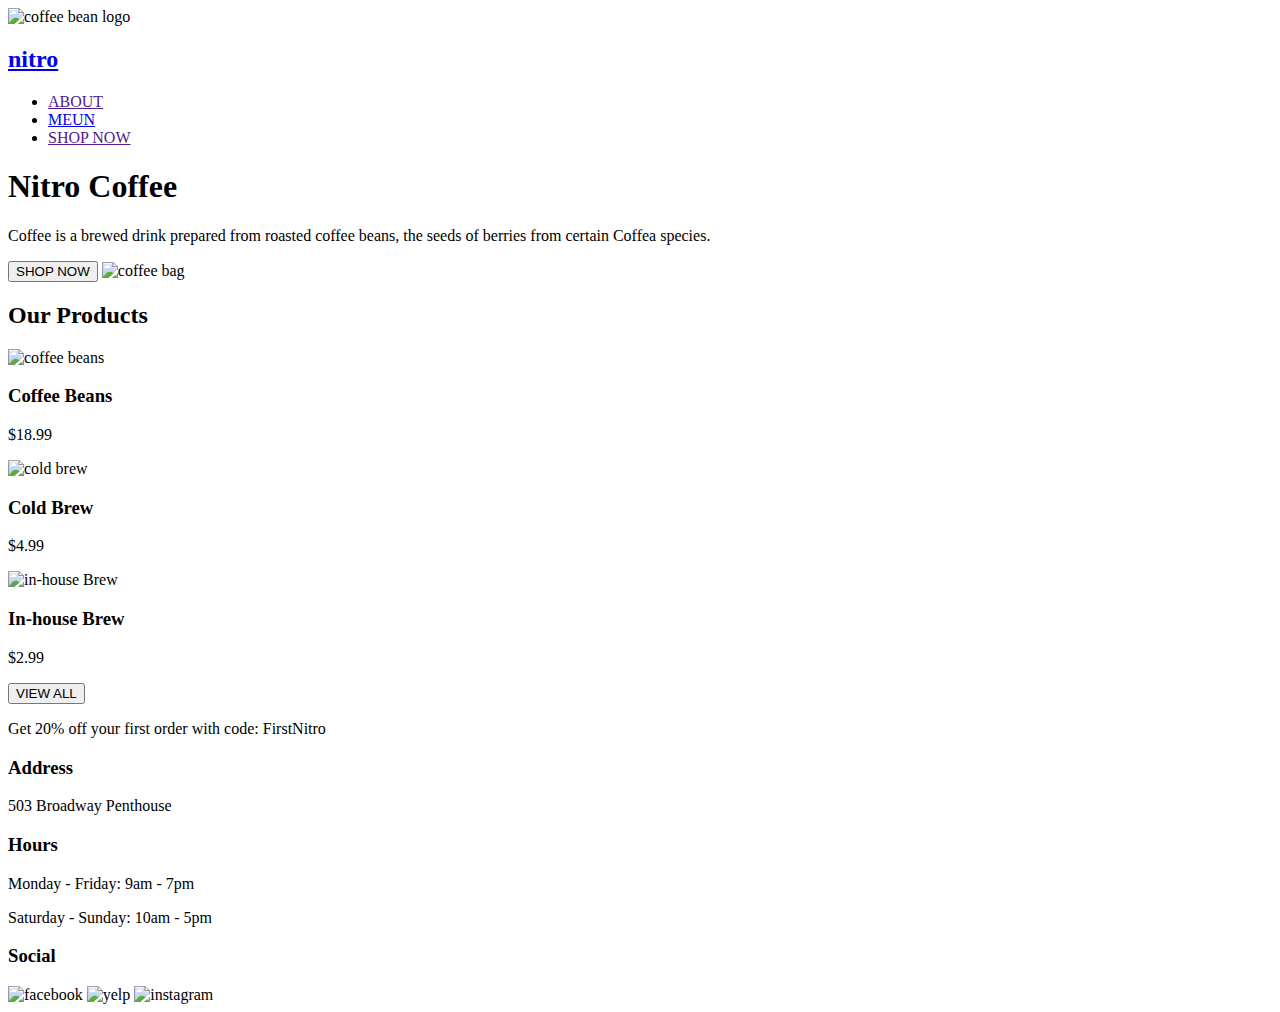
==== index.html @ 3f7079ed "day 2" ====
<!DOCTYPE html>
<html lang="en">
<head>
    <meta charset="UTF-8">
    <meta name="viewport" content="width=device-width, initial-scale=1.0">
    <link href="https://fonts.googleapis.com/css2?family=Open+Sans:ital,wght@0,300;0,400;0,600;0,700;1,400&display=swap" rel="stylesheet">
    <title>Coffee Shop - Home</title>
</head>
<body>
	<header>
		<nav>
			<img src="" alt="coffee bean logo">
			<h2><a href="/index.html">nitro</a></h2>
			<ul>
				<li>
					<a href="">ABOUT</a>
				</li>
				<li>
					<a href="./pages/menu.html">MEUN</a>
				</li>

				<li>
					<a href="">SHOP NOW</a>
				</li>

			</ul>
		</nav>
		<h1>Nitro Coffee</h1>
		<p>Coffee is a brewed drink prepared from roasted coffee beans, the seeds of berries from certain Coffea species.</p>
		<button>SHOP NOW</button>
		<img src="" alt="coffee bag">
	</header>
	<section>
		<h2>Our Products</h2>
		<div>
			<img src="" alt="coffee beans">
			<h3>Coffee Beans</h3>
			<p>$18.99</p>
		</div>
		<div>
			<img src="" alt="cold brew">
			<h3>Cold Brew</h3>
			<p>$4.99</p>
		</div>
		<div>
			<img src="" alt="in-house Brew">
			<h3>In-house Brew</h3>
			<p>$2.99</p>
		</div>
		<button>VIEW ALL</button>
	</section>
	<section>
		<P>Get 20% off your first order with code: FirstNitro</P>
	</section>
	<footer>
		<div>
			<h3>Address</h3>
			<p>503 Broadway Penthouse</p>
		</div>
		<div>
			<h3>Hours</h3>
			<p>Monday - Friday: 9am - 7pm</p>
			<p>Saturday - Sunday: 10am - 5pm</p>
		</div>
		<div>
			<h3>Social</h3>
			<img src="" alt="facebook">
			<img src="" alt="yelp">
			<img src="" alt="instagram">
		</div>
	</footer>
    
</body>
</html>
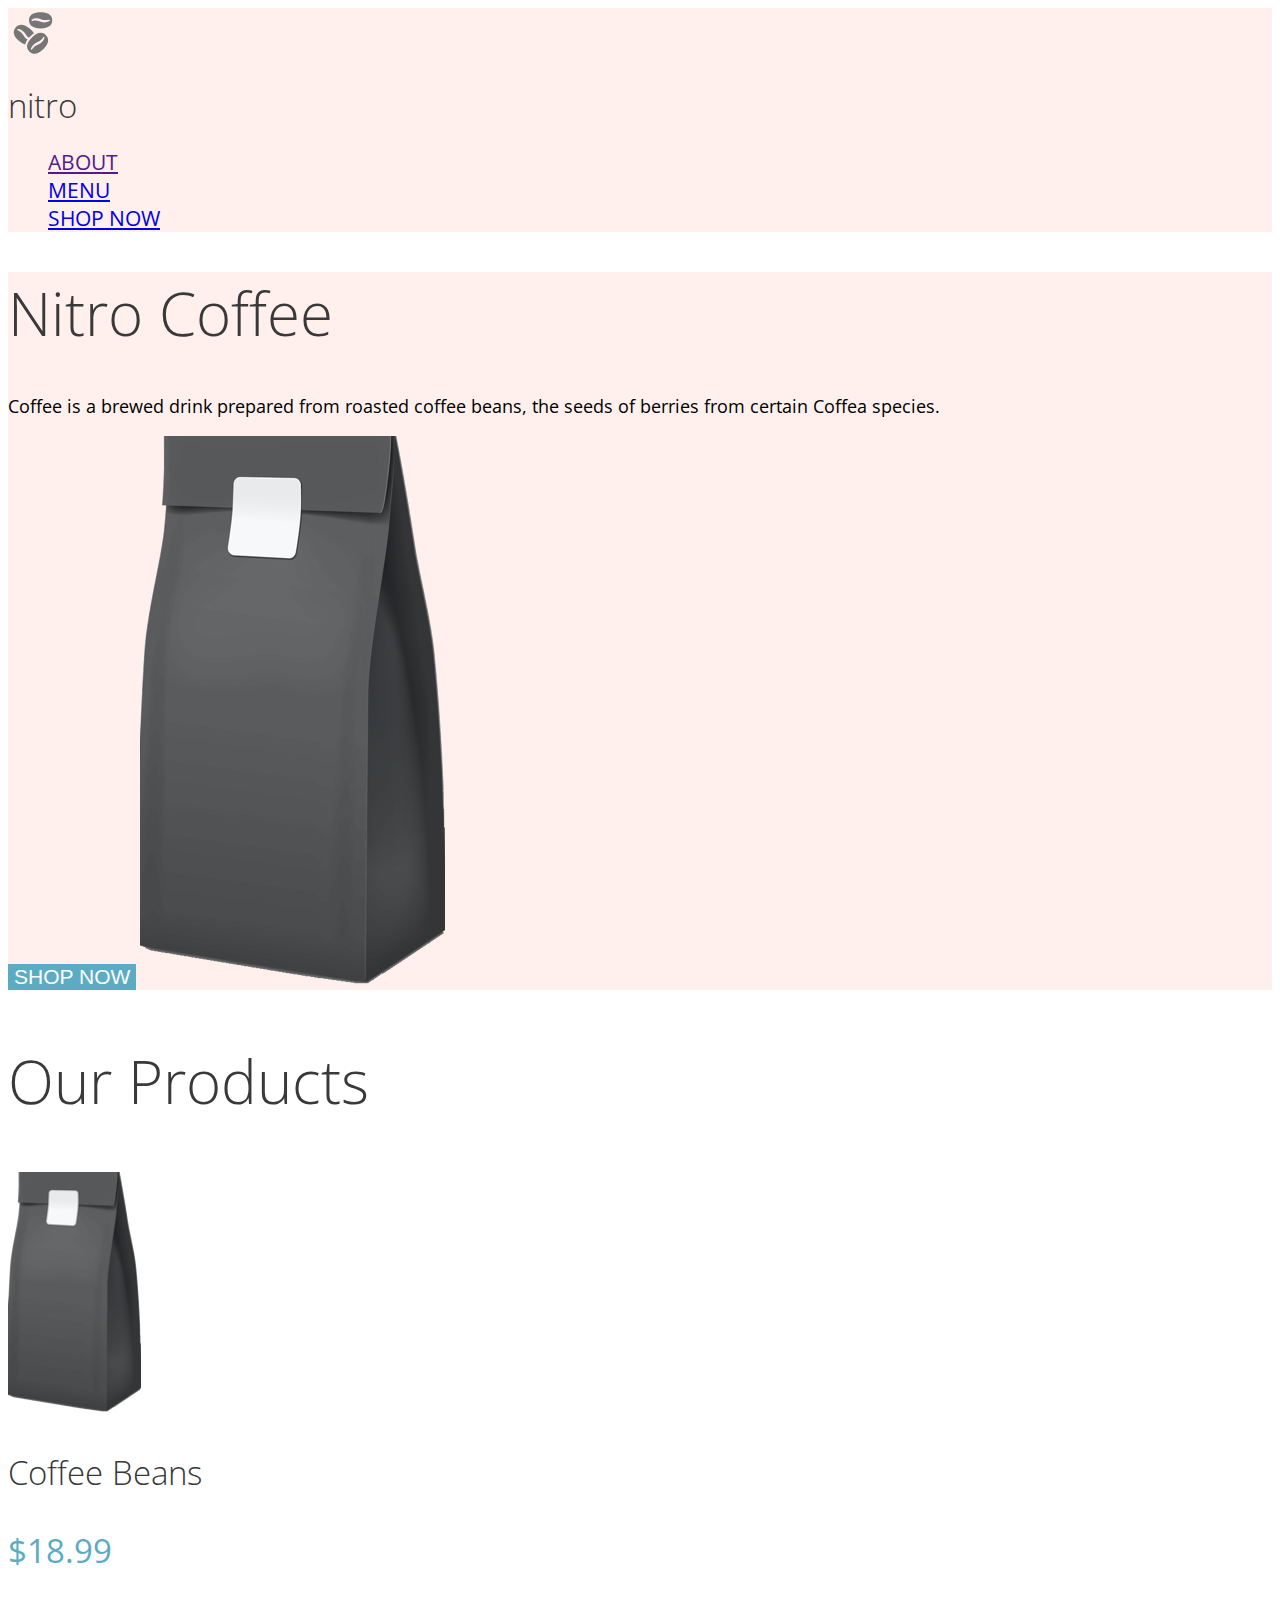
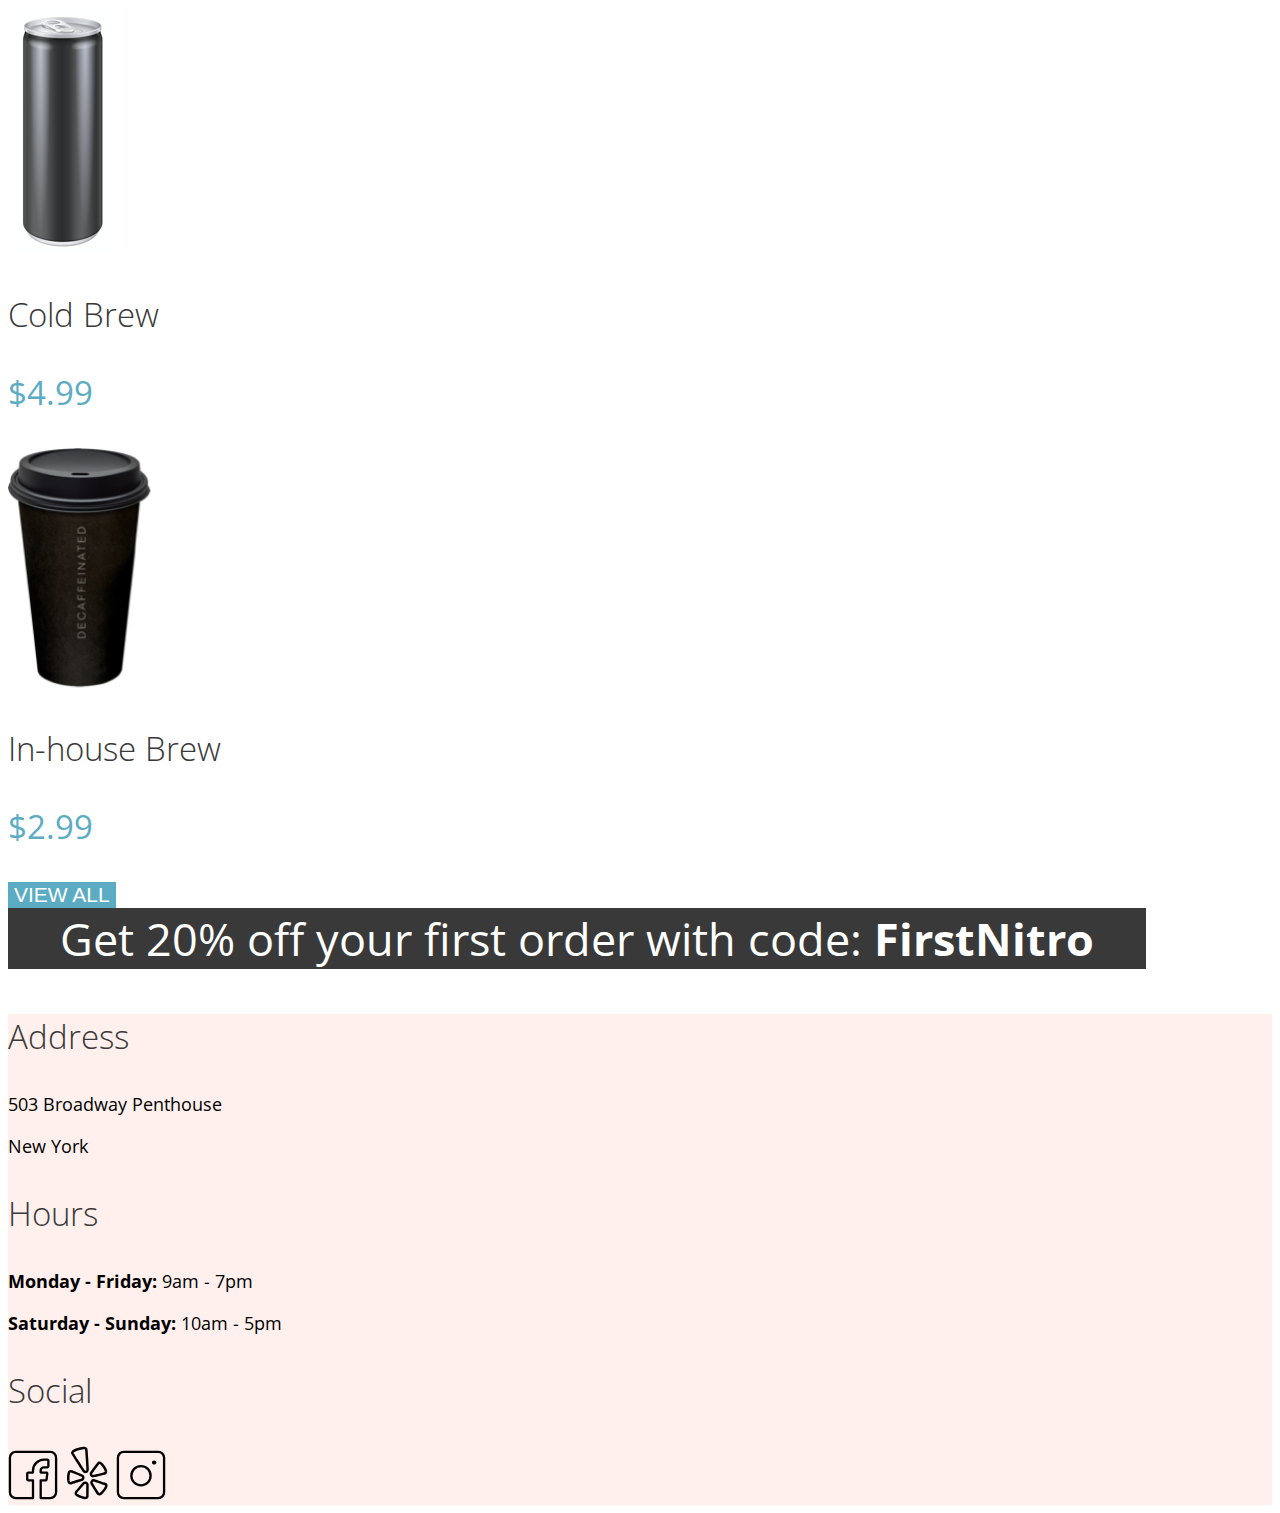
==== commit 2306aca3: "day2" ====
--- a/index.html
+++ b/index.html
@@ -4,69 +4,74 @@
     <meta charset="UTF-8">
     <meta name="viewport" content="width=device-width, initial-scale=1.0">
     <link href="https://fonts.googleapis.com/css2?family=Open+Sans:ital,wght@0,300;0,400;0,600;0,700;1,400&display=swap" rel="stylesheet">
+	<link rel="stylesheet" href="/css/landing.css">
     <title>Coffee Shop - Home</title>
 </head>
 <body>
 	<header>
 		<nav>
-			<img src="" alt="coffee bean logo">
+			<a href="/index.html"><img class="icon" src="/assets/logos/coffee-beans-logo-and-footer.svg" alt="coffee bean logo"></a>
+			
 			<h2><a href="/index.html">nitro</a></h2>
 			<ul>
 				<li>
 					<a href="">ABOUT</a>
 				</li>
 				<li>
-					<a href="./pages/menu.html">MEUN</a>
+					<a href="./pages/menu.html">MENU</a>
 				</li>
 
 				<li>
-					<a href="">SHOP NOW</a>
+					<a href="./pages/menu.html">SHOP NOW</a>
 				</li>
 
 			</ul>
 		</nav>
-		<h1>Nitro Coffee</h1>
-		<p>Coffee is a brewed drink prepared from roasted coffee beans, the seeds of berries from certain Coffea species.</p>
-		<button>SHOP NOW</button>
-		<img src="" alt="coffee bag">
+		<div>
+			<h1>Nitro Coffee</h1>
+			<p>Coffee is a brewed drink prepared from roasted coffee beans, the seeds of berries from certain Coffea species.</p>
+			<button><a href="/pages/menu.html">SHOP NOW</a></button>
+			<img src="/assets/images/coffeebeans-hero.png" alt="coffee bag">
+		</div>
 	</header>
 	<section>
 		<h2>Our Products</h2>
 		<div>
-			<img src="" alt="coffee beans">
+			<img class="product" src="/assets/images/coffeebeans.png" alt="coffee beans">
 			<h3>Coffee Beans</h3>
-			<p>$18.99</p>
+			<p class="price">$18.99</p>
 		</div>
 		<div>
-			<img src="" alt="cold brew">
+			<img class="product" src="/assets/images/coldbrew.png" alt="cold brew">
 			<h3>Cold Brew</h3>
-			<p>$4.99</p>
+			<p class="price">$4.99</p>
 		</div>
 		<div>
-			<img src="" alt="in-house Brew">
+			<img class="product" src="/assets/images/inhousebrew.png" alt="in-house Brew">
 			<h3>In-house Brew</h3>
-			<p>$2.99</p>
+			<p class="price">$2.99</p>
 		</div>
-		<button>VIEW ALL</button>
+		<div><button><a href="/pages/menu.html">VIEW ALL</a></button></div>
 	</section>
 	<section>
-		<P>Get 20% off your first order with code: FirstNitro</P>
+		<P class="discount">Get 20% off your first order with code: <span>FirstNitro</span></P>
 	</section>
 	<footer>
 		<div>
 			<h3>Address</h3>
 			<p>503 Broadway Penthouse</p>
+			<p>New York</p>
 		</div>
 		<div>
 			<h3>Hours</h3>
-			<p>Monday - Friday: 9am - 7pm</p>
-			<p>Saturday - Sunday: 10am - 5pm</p>
+			<p><b>Monday - Friday:</b> 9am - 7pm</p>
+			<p><b>Saturday - Sunday:</b> 10am - 5pm</p>
 		</div>
 		<div>
 			<h3>Social</h3>
-			<img src="" alt="facebook">
-			<img src="" alt="yelp">
-			<img src="" alt="instagram">
+			<a href="https://facebook.com"><img class="icon" src="/assets/logos/Facebook-Icon.svg" alt="facebook"></a>
+			<a href="https://yelp.com"><img class="icon" src="/assets/logos/Yelp-Icon.svg" alt="yelp"></a>
+			<a href="https://instagram.com"><img class="icon" src="/assets/logos/Instagram-Icon.svg" alt="instagram"></a>	
 		</div>
 	</footer>
     
--- a/css/landing.css
+++ b/css/landing.css
@@ -0,0 +1,83 @@
+html {
+    font-family: "Open Sans";
+}
+
+/* can be in global */
+.icon {
+    min-width: 50px;
+    max-width: 120px;
+}
+
+nav, header div{
+    background-color: #fff0ed;
+}
+
+.product {
+    min-height: 240px;
+    max-height: 550px;
+}
+
+nav h2 a, section h3, .price, footer h3{
+    text-decoration: none;
+    font-size: 33px;
+    font-weight: 300;
+    color: #393939;
+}
+
+/* can be in global */
+nav ul li a{
+    font-size: 21px;
+    font-weight: 400;
+}
+
+/* can be in global */
+nav ul {
+    list-style: none;
+}
+
+div h1, section h2 {
+    font-size: 60px;
+    font-weight: 300;
+    color: #393939;
+}
+
+div p{
+    font-size: 18px;
+    font-weight: 400;
+}
+
+div button {
+    background-color: #5bacc3;
+    border: transparent;
+}
+
+div button a {
+    font-size: 21px;
+    font-weight: 400;
+    color: white;
+    text-decoration: none;
+}
+
+.price {
+    color: #5bacc3;
+    font-weight: 400;
+}
+
+.discount {
+    font-size: 45px;
+    font-weight: 400;
+    background-color: #393939;
+    color: white;
+    margin-top: 0em;
+    min-width: min-content;
+    max-width: 90%;
+    text-align: center;
+}
+
+.discount span {
+    font-weight: 700;
+}
+
+footer {
+    background-color: #fff0ed;
+}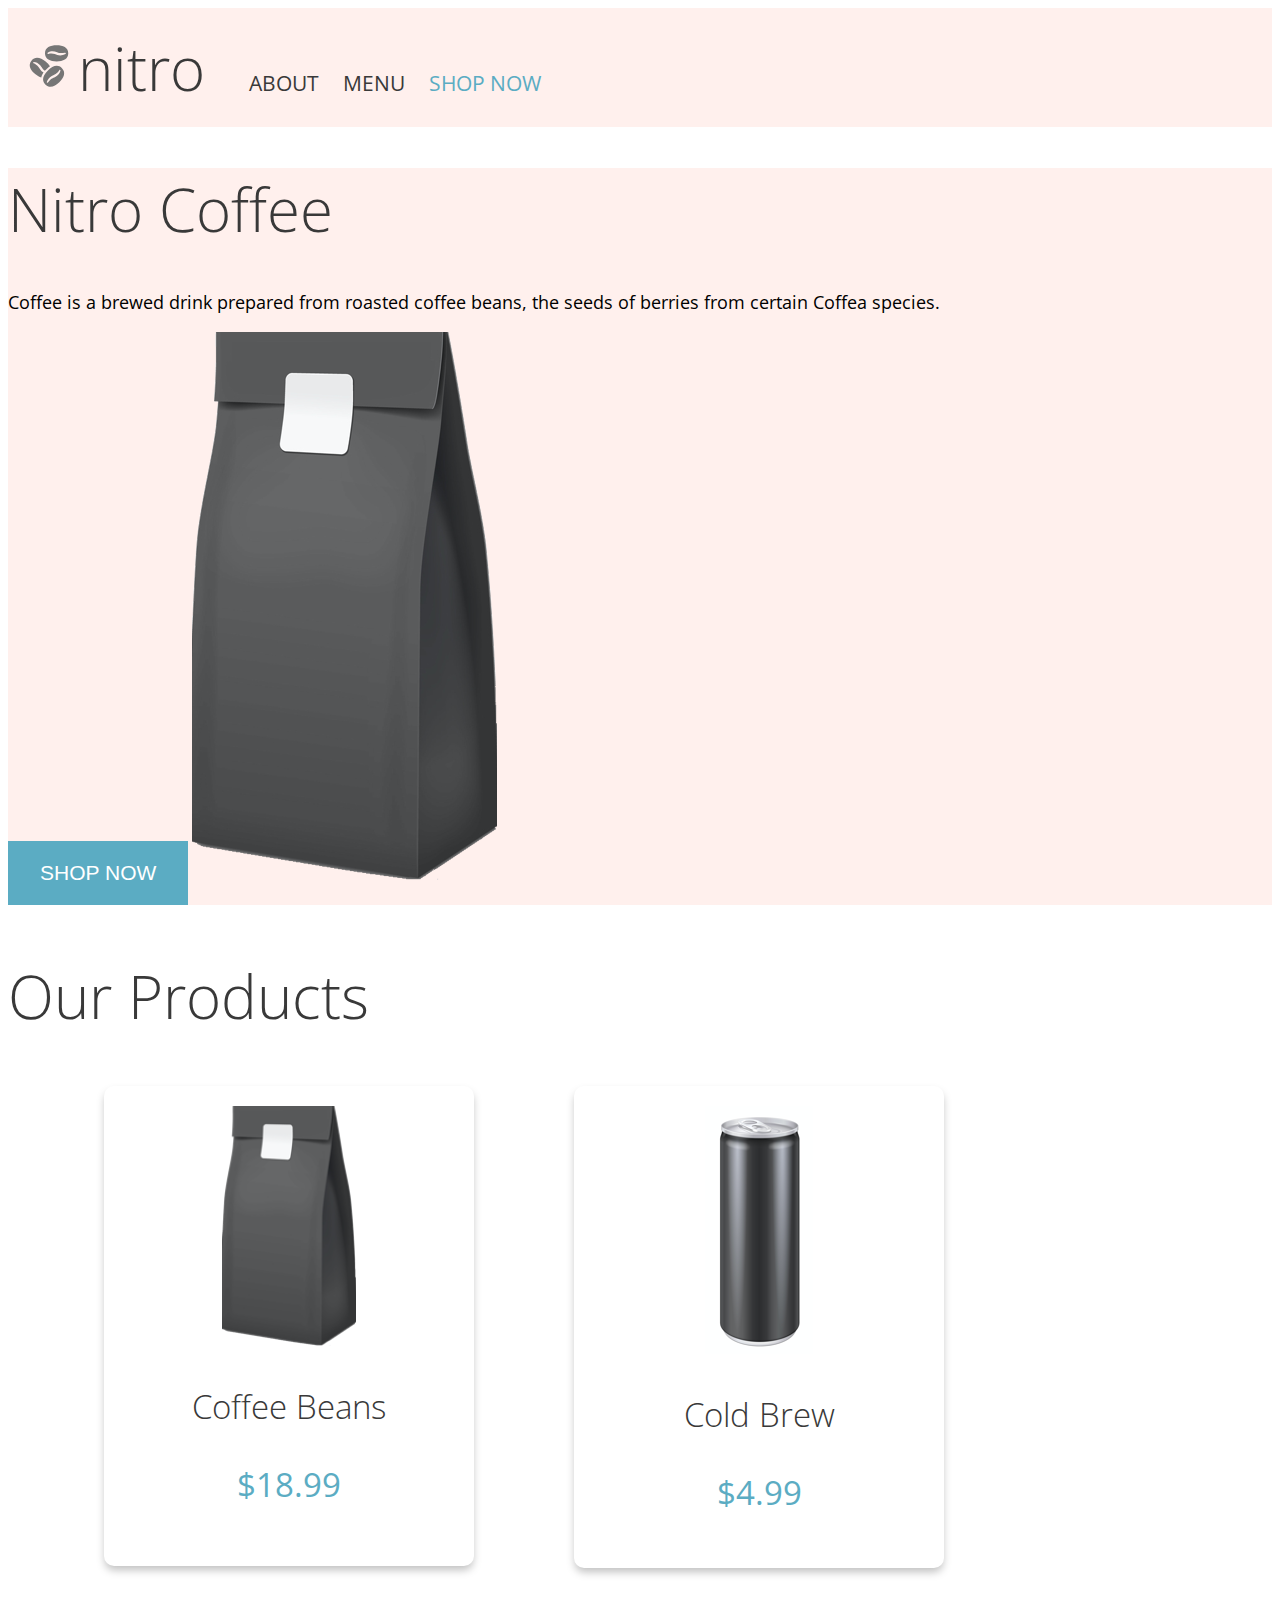
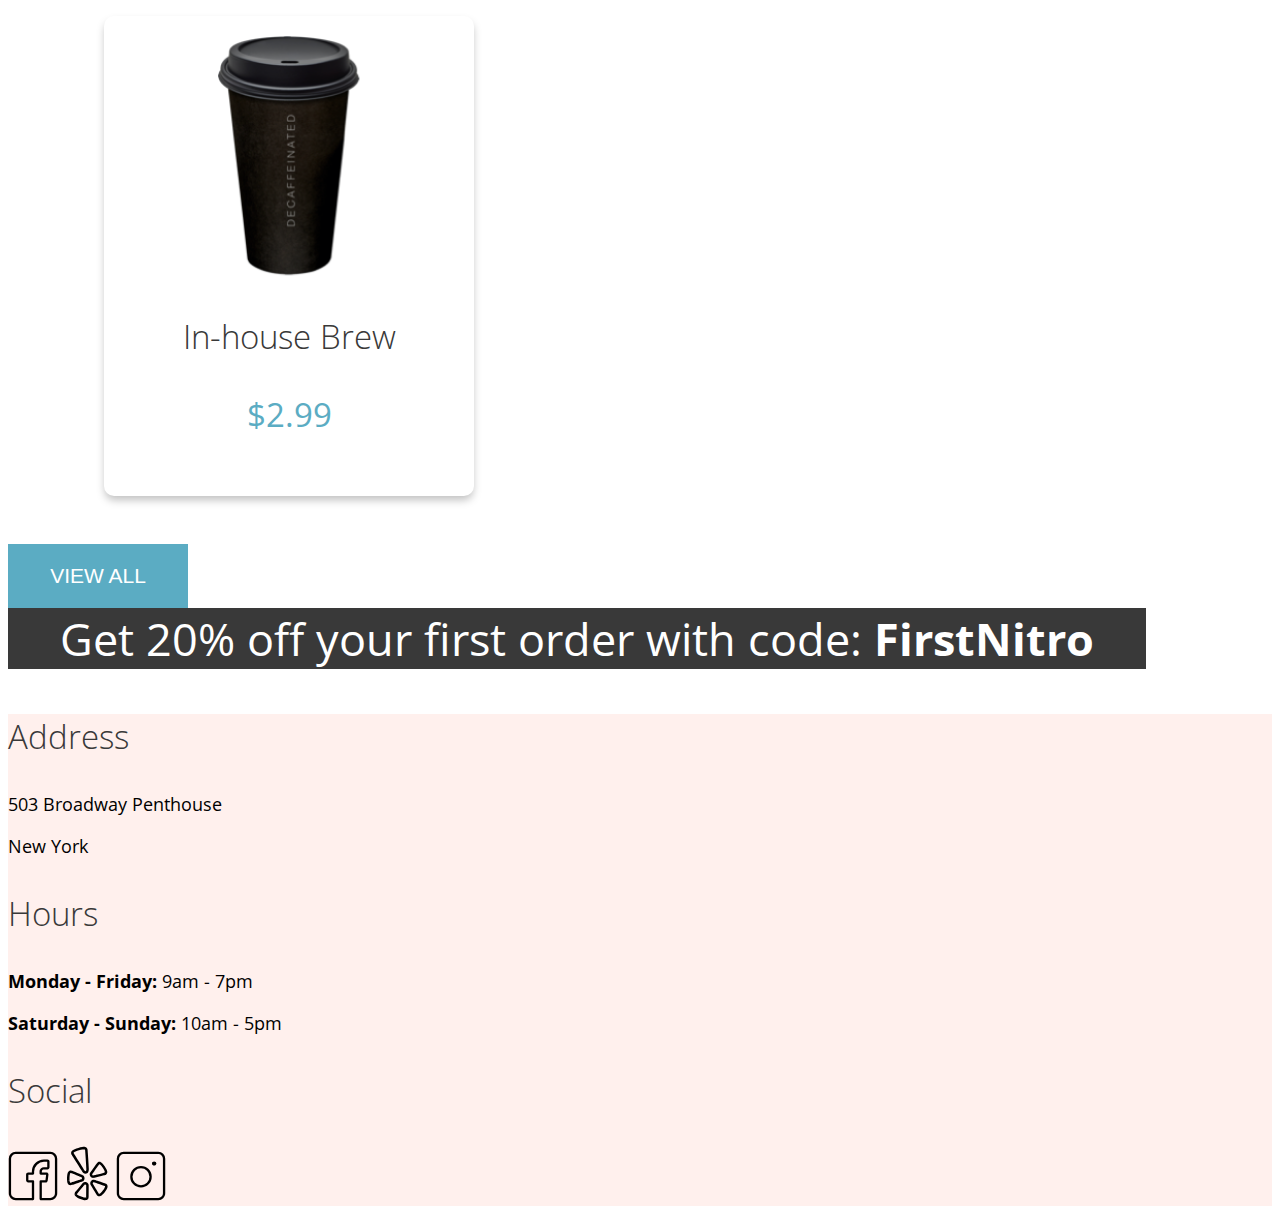
==== commit a7119ed2: "day5" ====
--- a/index.html
+++ b/index.html
@@ -5,70 +5,71 @@
     <meta name="viewport" content="width=device-width, initial-scale=1.0">
     <link href="https://fonts.googleapis.com/css2?family=Open+Sans:ital,wght@0,300;0,400;0,600;0,700;1,400&display=swap" rel="stylesheet">
 	<link rel="stylesheet" href="/css/landing.css">
+	<link rel="stylesheet" href="/css/global.css">
     <title>Coffee Shop - Home</title>
 </head>
 <body>
 	<header>
-		<nav>
-			<a href="/index.html"><img class="icon" src="/assets/logos/coffee-beans-logo-and-footer.svg" alt="coffee bean logo"></a>
+		<nav class="nav">
+			<a href="/index.html"><img class="icon" src="/assets/logos/coffee-beans-logo-and-footer.svg" alt="coffee-beans"></a>
 			
-			<h2><a href="/index.html">nitro</a></h2>
-			<ul>
-				<li>
+			<h3 class="nav__title"><a href="/index.html">nitro</a></h3>
+			<ul class="nav__list">
+				<li class="header__link">
 					<a href="">ABOUT</a>
 				</li>
-				<li>
-					<a href="./pages/menu.html">MENU</a>
+				<li class="header__link">
+					<a href="/pages/menu.html">MENU</a>
 				</li>
-
-				<li>
-					<a href="./pages/menu.html">SHOP NOW</a>
+		
+				<li class="header__link header__link--blue">
+					<a href="/pages/menu.html">SHOP NOW</a>
 				</li>
-
+		
 			</ul>
 		</nav>
-		<div>
-			<h1>Nitro Coffee</h1>
-			<p>Coffee is a brewed drink prepared from roasted coffee beans, the seeds of berries from certain Coffea species.</p>
-			<button><a href="/pages/menu.html">SHOP NOW</a></button>
+		<div class="intro">
+			<h1 class="intro__title">Nitro Coffee</h1>
+			<p class="intro__detail">Coffee is a brewed drink prepared from roasted coffee beans, the seeds of berries from certain Coffea species.</p>
+			<button class="button"><a href="/pages/menu.html">SHOP NOW</a></button>
 			<img src="/assets/images/coffeebeans-hero.png" alt="coffee bag">
 		</div>
 	</header>
-	<section>
-		<h2>Our Products</h2>
-		<div>
-			<img class="product" src="/assets/images/coffeebeans.png" alt="coffee beans">
-			<h3>Coffee Beans</h3>
+	<section class="product">
+		<h2 class="product__title">Our Products</h2>
+		<div class="product__card">
+			<img class="product__img" src="/assets/images/coffeebeans.png" alt="coffee beans">
+			<h3 class="product__subtitle">Coffee Beans</h3>
 			<p class="price">$18.99</p>
 		</div>
-		<div>
-			<img class="product" src="/assets/images/coldbrew.png" alt="cold brew">
-			<h3>Cold Brew</h3>
+		<div class="product__card">
+			<img class="product__img" src="/assets/images/coldbrew.png" alt="cold brew">
+			<h3 class="product__subtitle">Cold Brew</h3>
 			<p class="price">$4.99</p>
 		</div>
-		<div>
-			<img class="product" src="/assets/images/inhousebrew.png" alt="in-house Brew">
-			<h3>In-house Brew</h3>
+		<div class="product__card">
+			<img class="product__img" src="/assets/images/inhousebrew.png" alt="in-house Brew">
+			<h3 class="product__subtitle">In-house Brew</h3>
 			<p class="price">$2.99</p>
 		</div>
-		<div><button><a href="/pages/menu.html">VIEW ALL</a></button></div>
+		<div><button class="button"><a href="/pages/menu.html">VIEW ALL</a></button></div>
 	</section>
 	<section>
 		<P class="discount">Get 20% off your first order with code: <span>FirstNitro</span></P>
 	</section>
-	<footer>
+	<footer class="footer">
 		<div>
-			<h3>Address</h3>
-			<p>503 Broadway Penthouse</p>
-			<p>New York</p>
+			<h3 class="footer__title">Address</h3>
+			<p class="footer__detail">503 Broadway Penthouse</p>
+			<p class="footer__detail">New York</p>
 		</div>
 		<div>
-			<h3>Hours</h3>
-			<p><b>Monday - Friday:</b> 9am - 7pm</p>
-			<p><b>Saturday - Sunday:</b> 10am - 5pm</p>
+			<h3 class="footer__title">Hours</h3>
+			<p class="footer__detail"><b>Monday - Friday:</b> 9am - 7pm</p>
+			<p class="footer__detail"><b>Saturday - Sunday:</b> 10am - 5pm</p>
 		</div>
 		<div>
-			<h3>Social</h3>
+			<h3 class="footer__title">Social</h3>
 			<a href="https://facebook.com"><img class="icon" src="/assets/logos/Facebook-Icon.svg" alt="facebook"></a>
 			<a href="https://yelp.com"><img class="icon" src="/assets/logos/Yelp-Icon.svg" alt="yelp"></a>
 			<a href="https://instagram.com"><img class="icon" src="/assets/logos/Instagram-Icon.svg" alt="instagram"></a>	
--- a/css/landing.css
+++ b/css/landing.css
@@ -1,58 +1,56 @@
-html {
-    font-family: "Open Sans";
-}
-
-/* can be in global */
-.icon {
-    min-width: 50px;
-    max-width: 120px;
-}
-
-nav, header div{
+.nav, .intro{
     background-color: #fff0ed;
 }
 
-.product {
-    min-height: 240px;
-    max-height: 550px;
+.product__card {
+    display: inline-block;
+    vertical-align: top;
+    text-align: center;
+    border: 2px soild black;
+    min-width: 20.625rem;
+    max-width: 21.875rem;
+    min-height: 27.5rem;
+    max-height: 28.75rem;
+    padding: 1.25rem;
+    margin-left: 6rem;
+    margin-bottom: 3rem;
+    border-radius: 10px;
+    box-shadow: 0 5px 9px -1px rgba(0, 0, 0, 0.25);
 }
 
-nav h2 a, section h3, .price, footer h3{
+.product__img {
+    min-height: 15rem;
+    max-height: 34.375rem;
+}
+.product__subtitle, .price, .footer__title{
     text-decoration: none;
-    font-size: 33px;
+    font-size: 2.0625rem;
     font-weight: 300;
     color: #393939;
 }
 
-/* can be in global */
-nav ul li a{
-    font-size: 21px;
-    font-weight: 400;
-}
-
-/* can be in global */
-nav ul {
-    list-style: none;
-}
-
-div h1, section h2 {
-    font-size: 60px;
+.intro__title, .product__title {
+    font-size: 3.75rem;
     font-weight: 300;
     color: #393939;
 }
 
-div p{
-    font-size: 18px;
+.intro__detail, .footer__detail{
+    font-size: 1.125rem;
     font-weight: 400;
 }
 
-div button {
+.button {
     background-color: #5bacc3;
     border: transparent;
+    padding: 1.25rem 2rem;
+    min-width: 11.25rem;
+    max-width: 80%;
+
 }
 
-div button a {
-    font-size: 21px;
+.button a {
+    font-size: 1.3125rem;
     font-weight: 400;
     color: white;
     text-decoration: none;
@@ -60,11 +58,12 @@
 
 .price {
     color: #5bacc3;
+    /* 300 in guide but looks like 400 */
     font-weight: 400;
 }
 
 .discount {
-    font-size: 45px;
+    font-size: 2.8125rem;
     font-weight: 400;
     background-color: #393939;
     color: white;
@@ -78,6 +77,6 @@
     font-weight: 700;
 }
 
-footer {
+.footer {
     background-color: #fff0ed;
 }--- a/css/global.css
+++ b/css/global.css
@@ -0,0 +1,37 @@
+html {
+    font-family: "Open Sans";
+}
+
+.icon {
+    max-width: 7.5rem;
+    min-width: 3.125rem;
+}
+
+.nav {
+    padding-left: 1rem;
+}
+
+.header__link, .nav__title, .nav__list {
+    display: inline-block;
+    list-style: none;
+}
+
+.nav__title a{
+    text-decoration: none;
+    font-size: 3.75rem;
+    font-weight: 300;
+    color: #393939;
+}
+
+.header__link a{
+    font-size: 1.3125rem;
+    font-weight: 400;
+    text-decoration: none;
+    color: #393939;
+    /* margin-right: 2rem; */
+    padding-right: 1.25rem;
+}
+
+.header__link--blue a{
+    color: #5bacc3;
+}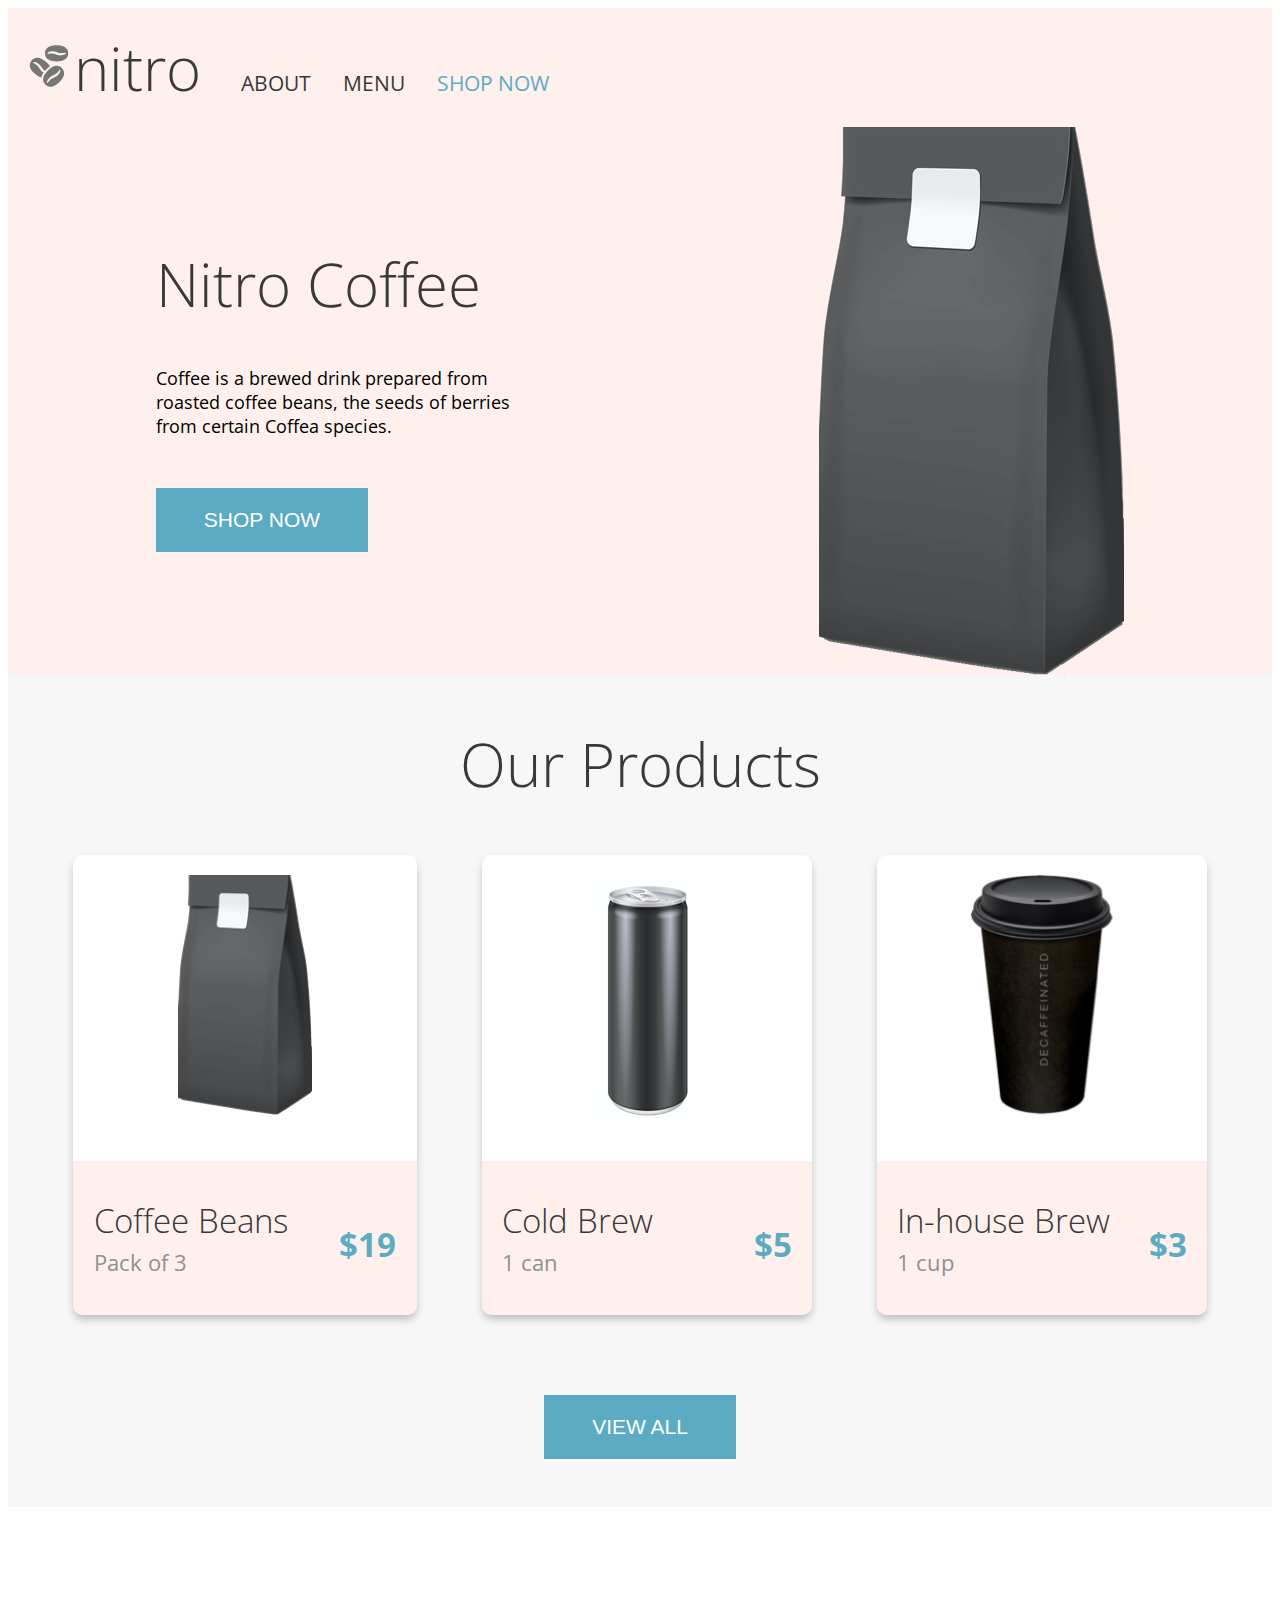
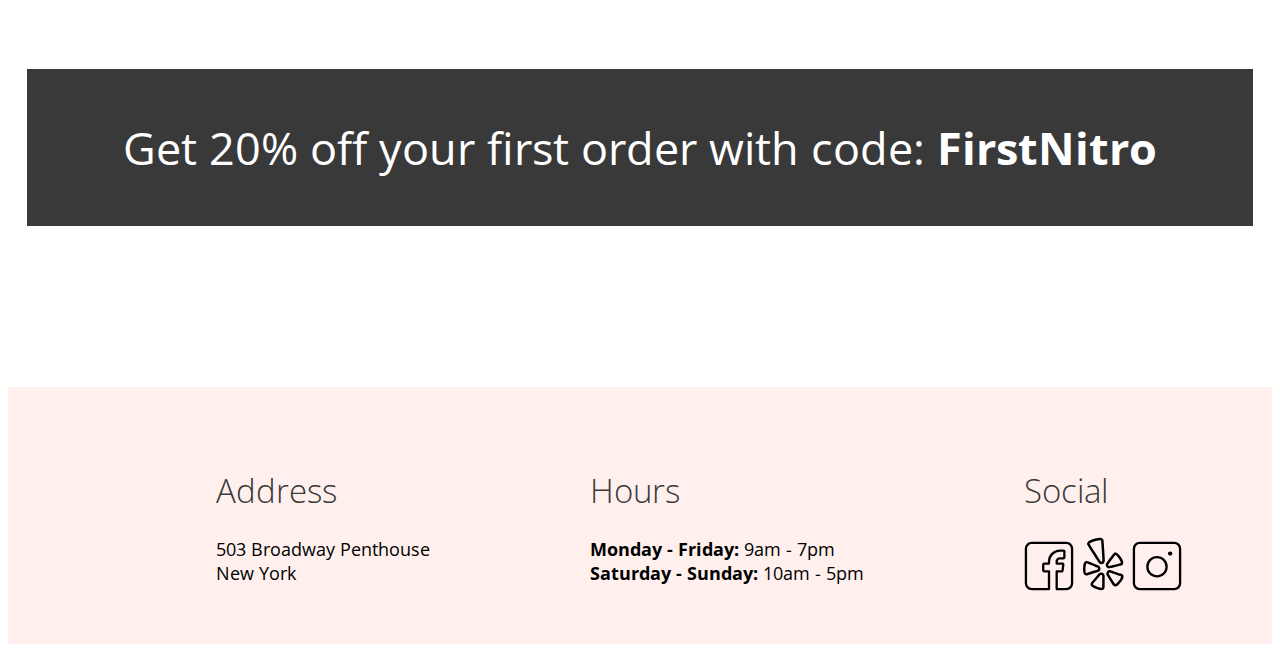
==== commit b7ab9e52: "w2d2" ====
--- a/index.html
+++ b/index.html
@@ -29,33 +29,49 @@
 			</ul>
 		</nav>
 		<div class="intro">
-			<h1 class="intro__title">Nitro Coffee</h1>
-			<p class="intro__detail">Coffee is a brewed drink prepared from roasted coffee beans, the seeds of berries from certain Coffea species.</p>
-			<button class="button"><a href="/pages/menu.html">SHOP NOW</a></button>
+			<div class="intro-card">
+				<h1 class="intro__title">Nitro Coffee</h1>
+				<p class="intro__detail">Coffee is a brewed drink prepared from roasted coffee beans, the seeds of berries from certain Coffea species.</p>
+				<button class="button"><a href="/pages/menu.html">SHOP NOW</a></button>
+			</div>
 			<img src="/assets/images/coffeebeans-hero.png" alt="coffee bag">
 		</div>
 	</header>
 	<section class="product">
 		<h2 class="product__title">Our Products</h2>
-		<div class="product__card">
-			<img class="product__img" src="/assets/images/coffeebeans.png" alt="coffee beans">
-			<h3 class="product__subtitle">Coffee Beans</h3>
-			<p class="price">$18.99</p>
+		<div class="product-cards">
+			<div class="product__card">
+				<img class="product__img" src="/assets/images/coffeebeans.png" alt="coffee beans">
+				<div class="subcard">
+					<h3 class="subcard__subtitle">Coffee Beans</h3>
+					<p class="price">$19</p>
+					<div class="line-break"></div>
+					<p class="subcard__description">Pack of 3</p>
+				</div>
+			</div>
+			<div class="product__card">
+				<img class="product__img" src="/assets/images/coldbrew.png" alt="cold brew">
+				<div class="subcard">
+					<h3 class="subcard__subtitle">Cold Brew</h3>
+					<p class="price">$5</p>
+					<div class="line-break"></div>
+					<p class="subcard__description">1 can</p>
+				</div>
+			</div>
+			<div class="product__card">
+				<img class="product__img" src="/assets/images/inhousebrew.png" alt="in-house Brew">
+				<div class="subcard">
+					<h3 class="subcard__subtitle">In-house Brew</h3>
+					<p class="price">$3</p>
+					<div class="line-break"></div>
+					<p class="subcard__description">1 cup</p>
+				</div>
+			</div>
 		</div>
-		<div class="product__card">
-			<img class="product__img" src="/assets/images/coldbrew.png" alt="cold brew">
-			<h3 class="product__subtitle">Cold Brew</h3>
-			<p class="price">$4.99</p>
-		</div>
-		<div class="product__card">
-			<img class="product__img" src="/assets/images/inhousebrew.png" alt="in-house Brew">
-			<h3 class="product__subtitle">In-house Brew</h3>
-			<p class="price">$2.99</p>
-		</div>
-		<div><button class="button"><a href="/pages/menu.html">VIEW ALL</a></button></div>
+		<div class="button-flex"><button class="button"><a href="/pages/menu.html">VIEW ALL</a></button></div>
 	</section>
-	<section>
-		<P class="discount">Get 20% off your first order with code: <span>FirstNitro</span></P>
+	<section class="discount">
+		<div class="discount__banner">Get 20% off your first order with code: <b>FirstNitro</b></div>
 	</section>
 	<footer class="footer">
 		<div>
@@ -70,7 +86,7 @@
 		</div>
 		<div>
 			<h3 class="footer__title">Social</h3>
-			<a href="https://facebook.com"><img class="icon" src="/assets/logos/Facebook-Icon.svg" alt="facebook"></a>
+			<a href="https://facebook.com"><img class="icon icon--footer" src="/assets/logos/Facebook-Icon.svg" alt="facebook"></a>
 			<a href="https://yelp.com"><img class="icon" src="/assets/logos/Yelp-Icon.svg" alt="yelp"></a>
 			<a href="https://instagram.com"><img class="icon" src="/assets/logos/Instagram-Icon.svg" alt="instagram"></a>	
 		</div>
--- a/css/landing.css
+++ b/css/landing.css
@@ -1,18 +1,48 @@
+.intro {
+    display: flex;
+    justify-content: space-around;
+    align-items: center;
+}
+
 .nav, .intro{
     background-color: #fff0ed;
 }
 
+.intro-card {
+    max-width: 23rem;
+}
+
+.product {
+    background-color: #f7f7f7;
+}
+
+.product-cards {
+    /* using flex changes the width of the cards from 350 to 330 */
+    display: flex;
+    flex-wrap: wrap;
+    justify-content: space-evenly;
+
+}
+
+.product__title {
+    text-align: center;
+    padding-top: 3rem;
+    margin-top: 0;
+}
+
 .product__card {
-    display: inline-block;
-    vertical-align: top;
+    display: flex;
+    flex-flow: column;
+    align-items: center;
+    justify-content: space-between;
+    background-color: white;
     text-align: center;
-    border: 2px soild black;
     min-width: 20.625rem;
     max-width: 21.875rem;
     min-height: 27.5rem;
     max-height: 28.75rem;
-    padding: 1.25rem;
-    margin-left: 6rem;
+    padding-top: 1.25rem;
+    /* margin-left: 6rem; */
     margin-bottom: 3rem;
     border-radius: 10px;
     box-shadow: 0 5px 9px -1px rgba(0, 0, 0, 0.25);
@@ -22,7 +52,7 @@
     min-height: 15rem;
     max-height: 34.375rem;
 }
-.product__subtitle, .price, .footer__title{
+.subcard__subtitle, .price, .footer__title{
     text-decoration: none;
     font-size: 2.0625rem;
     font-weight: 300;
@@ -40,13 +70,19 @@
     font-weight: 400;
 }
 
+.button-flex {
+    display: flex;
+    justify-content: center;
+}
+
 .button {
     background-color: #5bacc3;
     border: transparent;
-    padding: 1.25rem 2rem;
+    padding: 1.25rem 3rem;
+    margin-top: 2rem;
+    margin-bottom: 3rem;
     min-width: 11.25rem;
     max-width: 80%;
-
 }
 
 .button a {
@@ -56,27 +92,83 @@
     text-decoration: none;
 }
 
+.subcard {
+    display: flex;
+    flex-wrap: wrap;
+    justify-content: space-between;
+    align-content: center;
+    background-color: #fff0ed;
+    margin-top: 2rem;
+    width: 100%;
+    height: 35%;
+    border-bottom-left-radius: 10px;
+    border-bottom-right-radius: 10px;
+
+}
+
+.subcard__description {
+    font-size: 1.4rem;
+    font-weight: 400;
+    color: #909090;
+    margin: 0;
+    position: relative;
+    bottom: 20%;
+    left: 6%;
+}
+
+.subcard__subtitle {
+    margin: 0;
+    position: relative;
+    top: 20%;
+    left: 6%;
+}
+
+.line-break {
+    width: 100%;
+}
+
 .price {
     color: #5bacc3;
-    /* 300 in guide but looks like 400 */
-    font-weight: 400;
+    font-weight: 700;
+    position: relative;
+    right: 6%;
+    top: 14%;
 }
 
 .discount {
+    min-height: 30rem;
+    display: flex;
+    justify-content: center;
+    align-items: center;
+}
+
+.discount__banner {
     font-size: 2.8125rem;
     font-weight: 400;
     background-color: #393939;
     color: white;
-    margin-top: 0em;
     min-width: min-content;
     max-width: 90%;
     text-align: center;
-}
-
-.discount span {
-    font-weight: 700;
+    height: fit-content;
+    padding: 3rem 6rem;
 }
 
 .footer {
+    display: flex;
     background-color: #fff0ed;
+    padding: 3rem;
+}
+
+
+.footer__detail, .footer__title, .icon--footer{
+    padding-left: 10rem;
+}
+
+.footer__title {
+    margin-bottom: 1.5rem;
+}
+
+.footer__detail {
+    margin: 0;
 }--- a/css/global.css
+++ b/css/global.css
@@ -11,9 +11,15 @@
     padding-left: 1rem;
 }
 
-.header__link, .nav__title, .nav__list {
-    display: inline-block;
+nav, .nav__list {
+    display: flex;
     list-style: none;
+    align-items: baseline;
+    
+}
+
+.nav__list {
+    justify-content: center;
 }
 
 .nav__title a{
@@ -29,7 +35,7 @@
     text-decoration: none;
     color: #393939;
     /* margin-right: 2rem; */
-    padding-right: 1.25rem;
+    padding-right: 2rem;
 }
 
 .header__link--blue a{
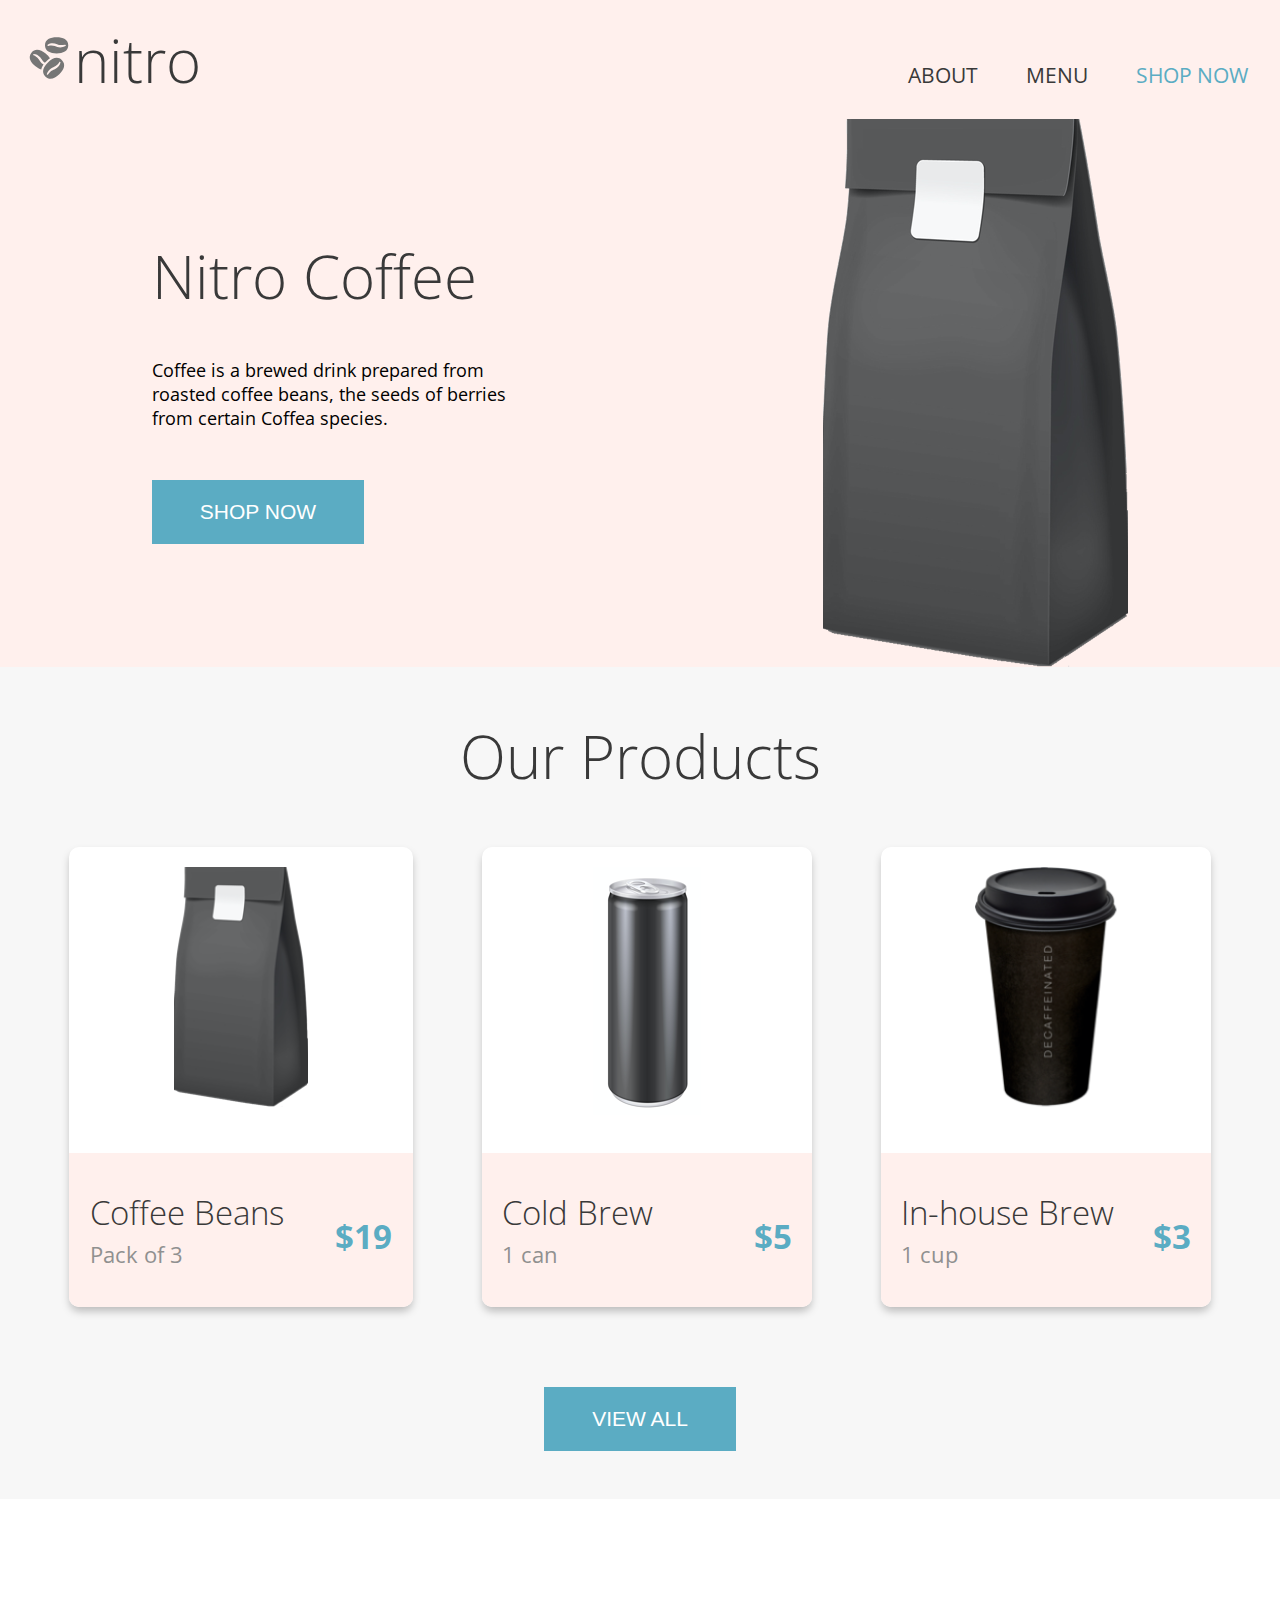
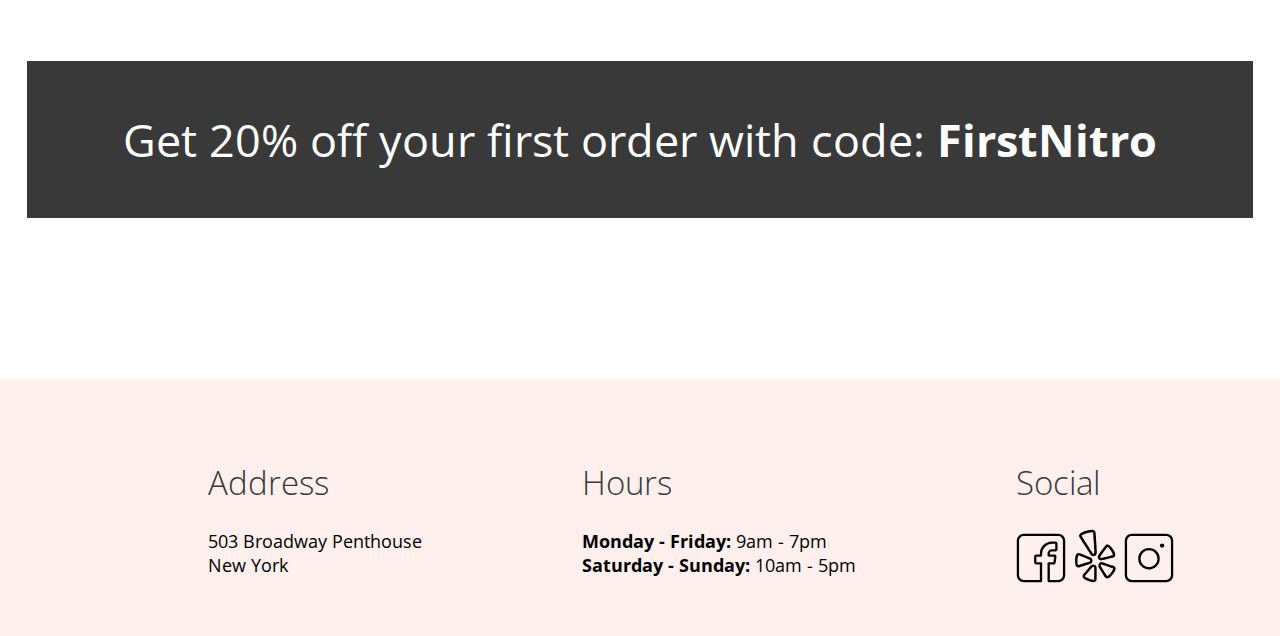
==== commit 7d174cd9: "w2d3" ====
--- a/index.html
+++ b/index.html
@@ -16,7 +16,7 @@
 			<h3 class="nav__title"><a href="/index.html">nitro</a></h3>
 			<ul class="nav__list">
 				<li class="header__link">
-					<a href="">ABOUT</a>
+					<a href="/index.html">ABOUT</a>
 				</li>
 				<li class="header__link">
 					<a href="/pages/menu.html">MENU</a>
--- a/css/global.css
+++ b/css/global.css
@@ -1,5 +1,8 @@
 html {
     font-family: "Open Sans";
+}
+body {
+    margin: 0;
 }
 
 .icon {
@@ -8,18 +11,20 @@
 }
 
 .nav {
-    padding-left: 1rem;
+    padding-left: 1.5rem;
 }
 
 nav, .nav__list {
     display: flex;
     list-style: none;
     align-items: baseline;
-    
 }
 
+
+
 .nav__list {
-    justify-content: center;
+    justify-content: flex-end;
+    width: 100%;
 }
 
 .nav__title a{
@@ -36,6 +41,7 @@
     color: #393939;
     /* margin-right: 2rem; */
     padding-right: 2rem;
+    padding-left: 1rem;
 }
 
 .header__link--blue a{
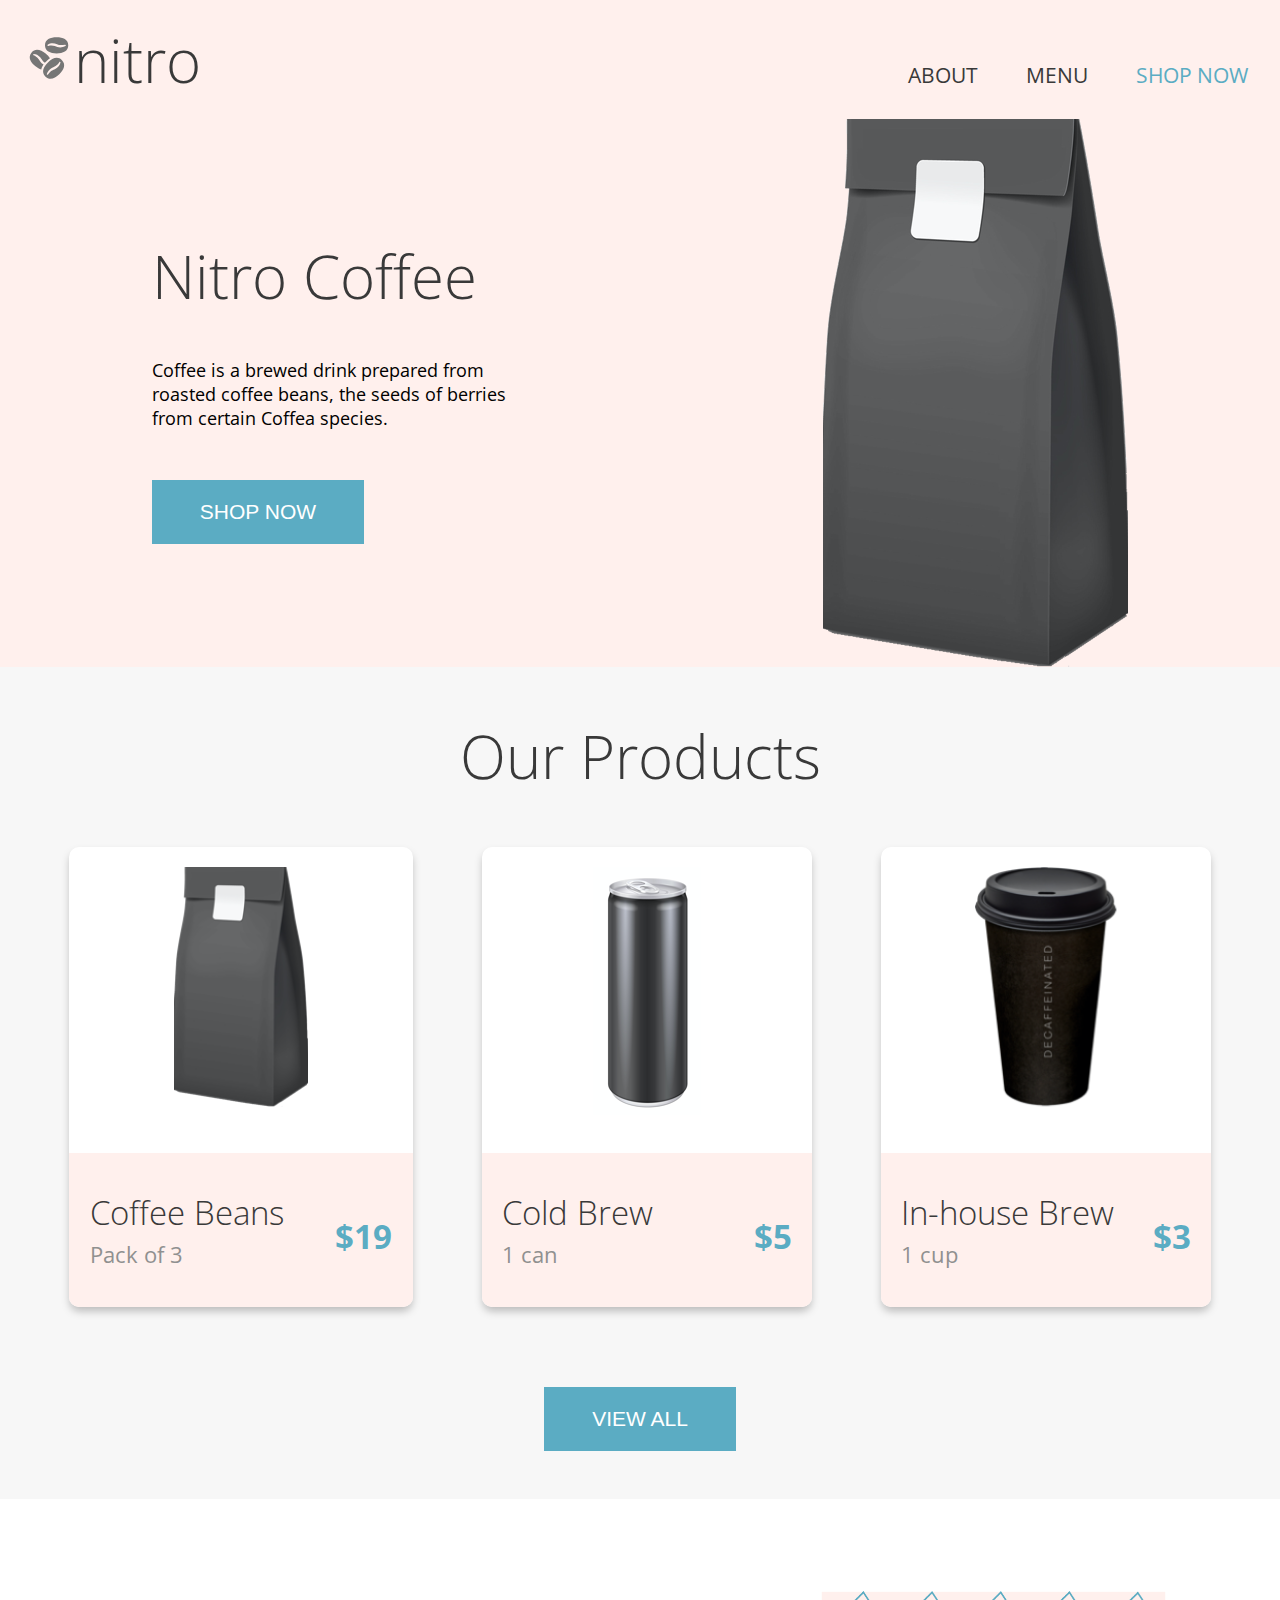
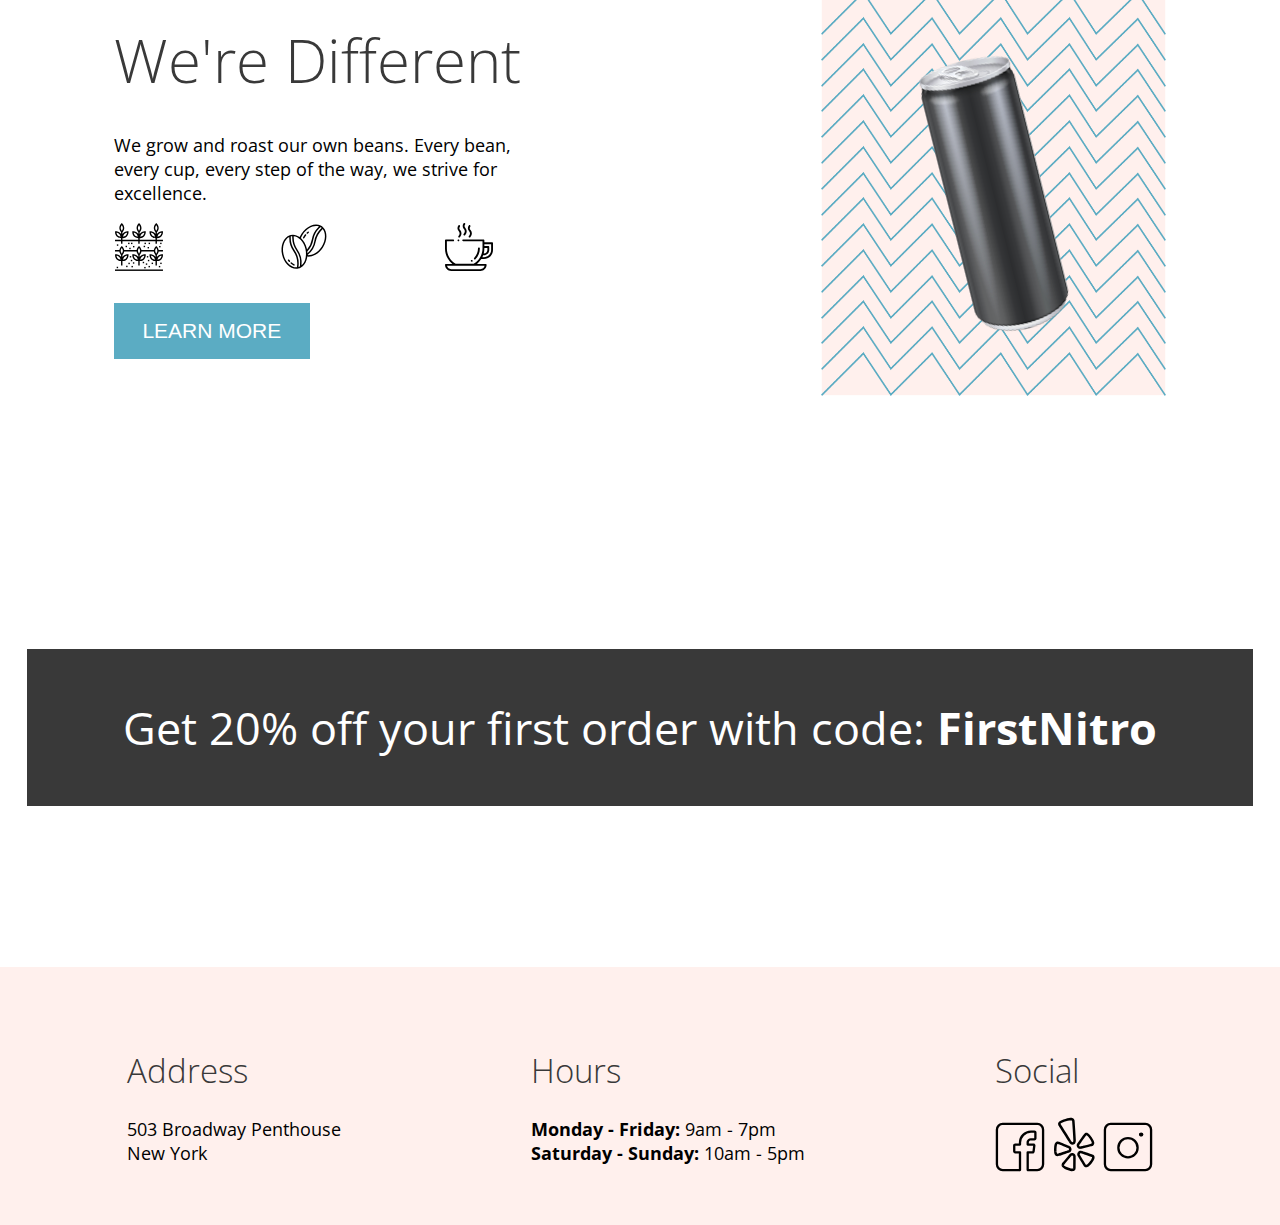
==== commit 74e914b0: "w2d4" ====
--- a/index.html
+++ b/index.html
@@ -70,9 +70,29 @@
 		</div>
 		<div class="button-flex"><button class="button"><a href="/pages/menu.html">VIEW ALL</a></button></div>
 	</section>
+
+	<section class="learn-more">
+		<div class="learn-more__card">
+			<h1 class="learn-more__title">We're Different</h1>
+			<p class="learn-more__detail">We grow and roast our own beans. Every bean, every cup, every step of the way, we strive for excellence.</p>
+			<div class="learn-more__logo">
+				<img class="icon" src="/assets/logos/planting.svg" alt="planting">
+				<img class="icon" src="/assets/logos/coffee-beans.svg" alt="coffee-beans">
+				<img class="icon" src="/assets/logos/coffee-cup.svg" alt="coffee-cup">
+			</div>
+			<div>
+				<button class="button button__nopad"><a href="/index.html">LEARN MORE</a></button>
+			</div>
+		</div>
+		<div class="learn-more__card learn-more__card--img">
+			<img class="" src="/assets/images/tiltedcan.png" alt="tiltedcan">
+		</div>
+	</section>
+
 	<section class="discount">
 		<div class="discount__banner">Get 20% off your first order with code: <b>FirstNitro</b></div>
 	</section>
+
 	<footer class="footer">
 		<div>
 			<h3 class="footer__title">Address</h3>
--- a/css/landing.css
+++ b/css/landing.css
@@ -59,13 +59,13 @@
     color: #393939;
 }
 
-.intro__title, .product__title {
+.intro__title, .product__title, .learn-more__title {
     font-size: 3.75rem;
     font-weight: 300;
     color: #393939;
 }
 
-.intro__detail, .footer__detail{
+.intro__detail, .footer__detail, .learn-more__detail{
     font-size: 1.125rem;
     font-weight: 400;
 }
@@ -90,6 +90,11 @@
     font-weight: 400;
     color: white;
     text-decoration: none;
+}
+
+.button__nopad {
+    padding: 1rem 1.8rem 1rem 1.8rem;
+    /* max-width: 5rem; */
 }
 
 .subcard {
@@ -135,6 +140,46 @@
     top: 14%;
 }
 
+.learn-more {
+    display: flex;
+    justify-content: space-around;
+    align-items: center;
+}
+
+.learn-more__card {
+    margin: 5rem 2rem 5rem 0rem;
+    max-width: 35%;
+}
+
+.learn-more__title {
+    margin-bottom: 2rem;
+}
+
+.learn-more__detail {
+    max-width: 90%;
+}
+
+.learn-more__logo {
+    max-width: 85%;
+    max-height: 3rem;;
+    display: flex;
+    justify-content: space-between;
+}
+
+.learn-more__logo .icon {
+    max-width: 3rem;
+}
+
+.learn-more__card--img {
+    min-width: 27%;
+    padding: 4rem 0;
+    margin: 0;
+    background-image: url(/assets/images/coldbrewbackground.png);
+    background-size: 100% 100%;
+    display: flex;
+    justify-content: center;
+}
+
 .discount {
     min-height: 30rem;
     display: flex;
@@ -157,12 +202,8 @@
 .footer {
     display: flex;
     background-color: #fff0ed;
-    padding: 3rem;
-}
-
-
-.footer__detail, .footer__title, .icon--footer{
-    padding-left: 10rem;
+    padding: 3rem 2rem;
+    justify-content: space-around;
 }
 
 .footer__title {
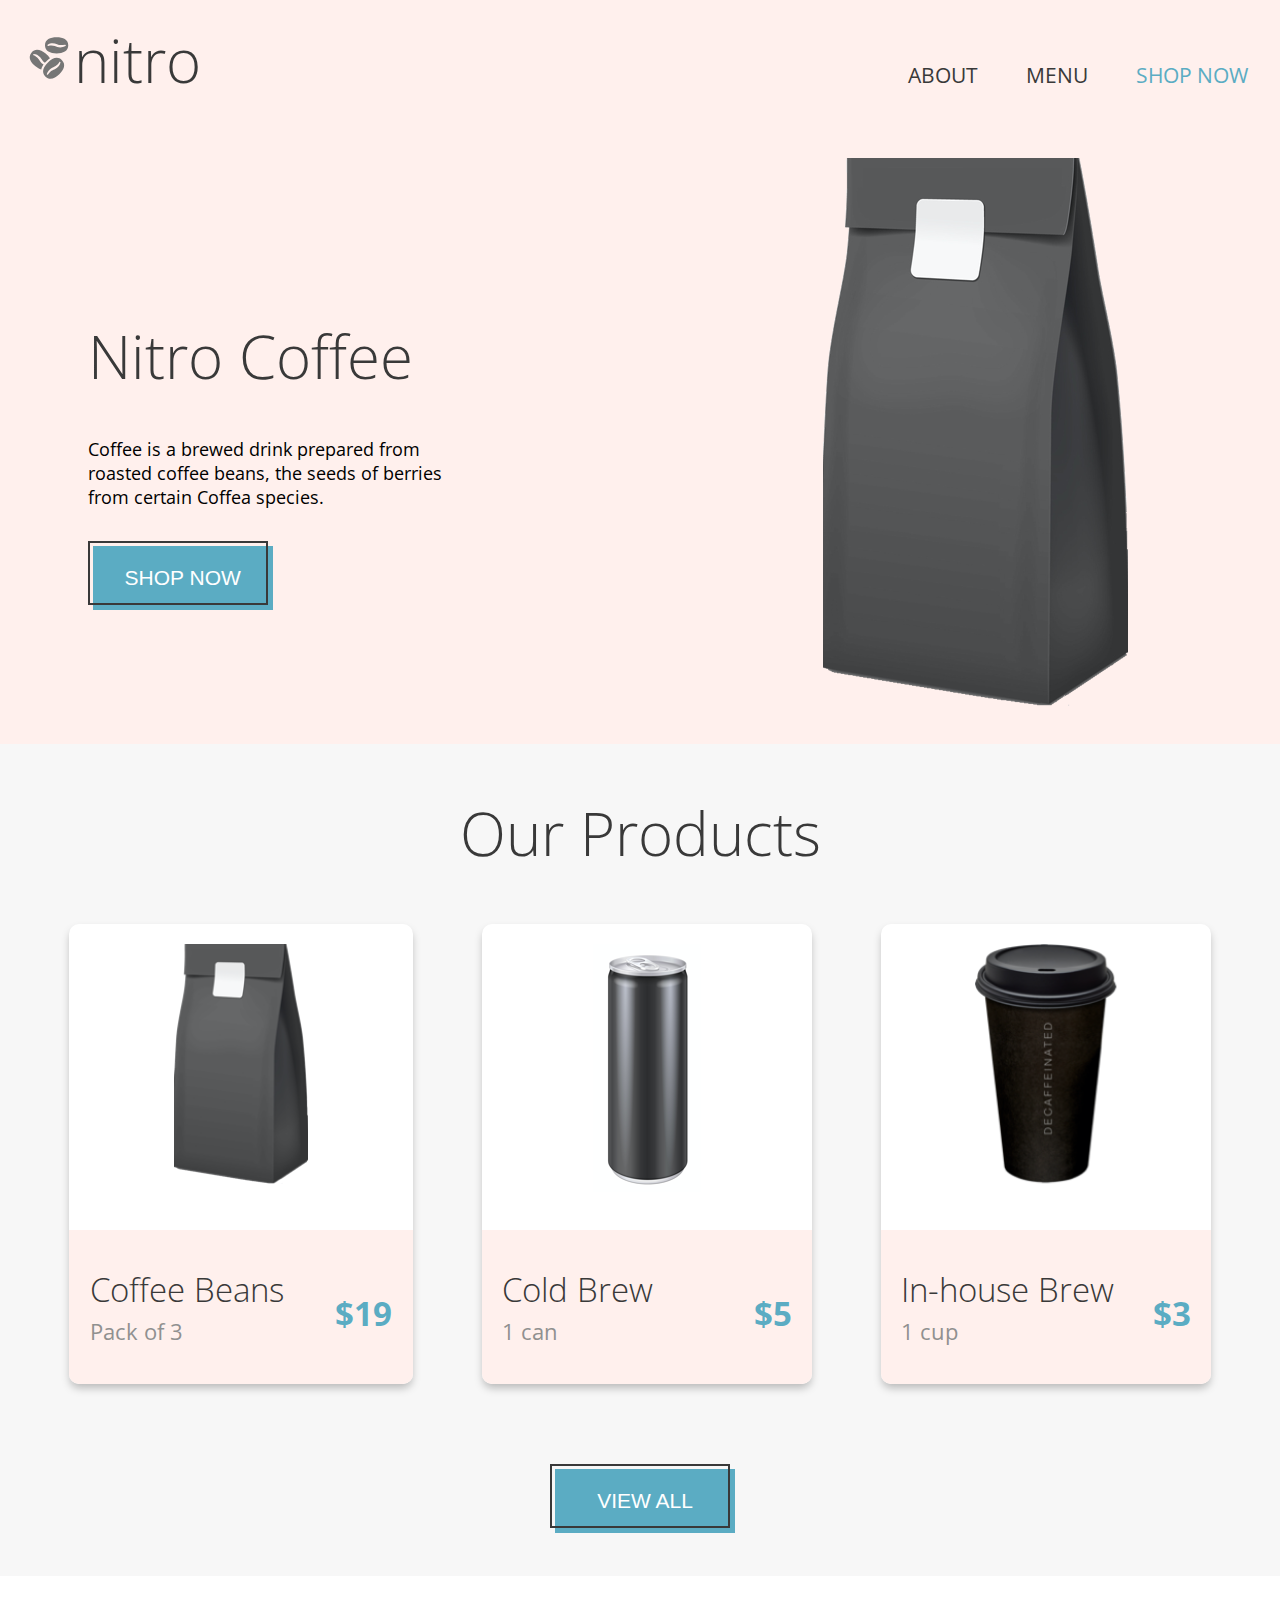
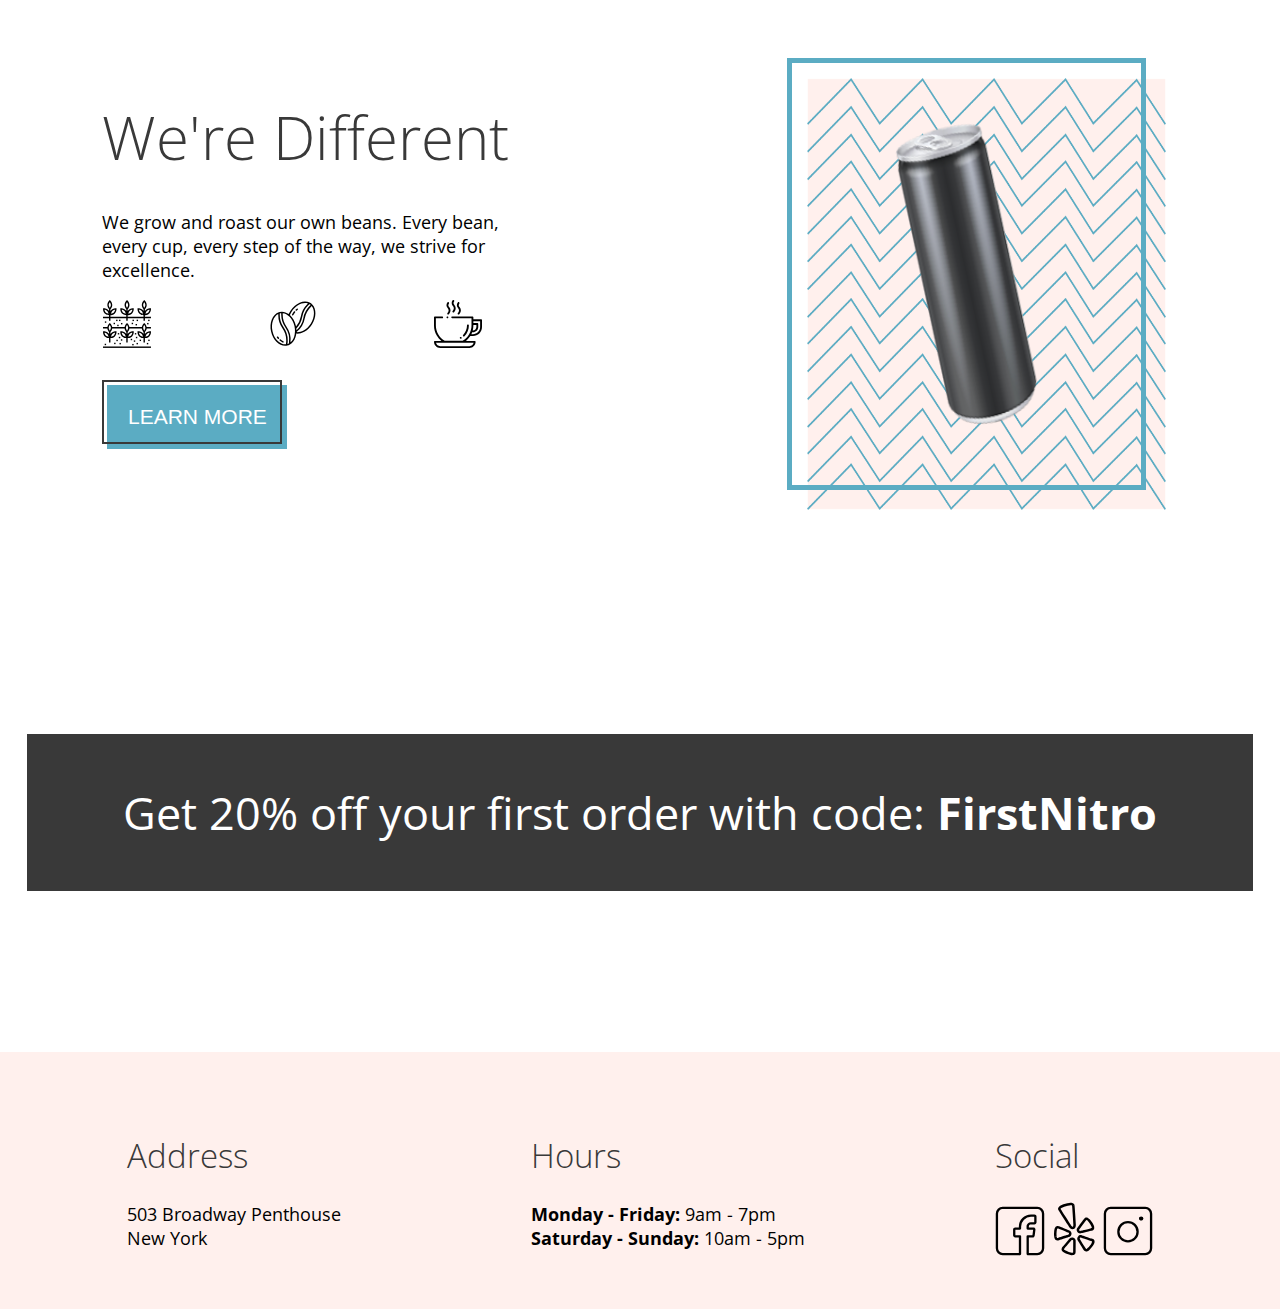
==== commit e188e411: "w2d4" ====
--- a/index.html
+++ b/index.html
@@ -32,9 +32,12 @@
 			<div class="intro-card">
 				<h1 class="intro__title">Nitro Coffee</h1>
 				<p class="intro__detail">Coffee is a brewed drink prepared from roasted coffee beans, the seeds of berries from certain Coffea species.</p>
-				<button class="button"><a href="/pages/menu.html">SHOP NOW</a></button>
+				<div class="button">
+					<div class="button__outer"></div>
+					<button class="button__inner"><a href="/pages/menu.html">SHOP NOW</a></button>
+				</div>
 			</div>
-			<img src="/assets/images/coffeebeans-hero.png" alt="coffee bag">
+			<img class="intro__img" src="/assets/images/coffeebeans-hero.png" alt="coffee bag">
 		</div>
 	</header>
 	<section class="product">
@@ -68,7 +71,12 @@
 				</div>
 			</div>
 		</div>
-		<div class="button-flex"><button class="button"><a href="/pages/menu.html">VIEW ALL</a></button></div>
+		<div class="button--flex">
+			<div class="button">
+				<div class="button__outer"></div>
+					<button class="button__inner"><a href="/pages/menu.html">VIEW ALL</a></button>
+				</div>
+			</div>
 	</section>
 
 	<section class="learn-more">
@@ -80,12 +88,17 @@
 				<img class="icon" src="/assets/logos/coffee-beans.svg" alt="coffee-beans">
 				<img class="icon" src="/assets/logos/coffee-cup.svg" alt="coffee-cup">
 			</div>
-			<div>
-				<button class="button button__nopad"><a href="/index.html">LEARN MORE</a></button>
+			<div class="button">
+				<div class="button__outer"></div>
+				<button class="button__inner"><a href="/index.html">LEARN MORE</a></button>
 			</div>
 		</div>
+
 		<div class="learn-more__card learn-more__card--img">
-			<img class="" src="/assets/images/tiltedcan.png" alt="tiltedcan">
+			<div class="learn-more__card--outer"></div>
+			<div class="learn-more__card--inner">
+				<img src="/assets/images/tiltedcan.png" alt="tiltedcan">
+			</div>
 		</div>
 	</section>
 
--- a/css/landing.css
+++ b/css/landing.css
@@ -10,6 +10,13 @@
 
 .intro-card {
     max-width: 23rem;
+    margin-top: 4rem;
+    position: relative;
+    right: 4rem;
+}
+
+.intro__img {
+    padding: 3% 0;
 }
 
 .product {
@@ -70,31 +77,46 @@
     font-weight: 400;
 }
 
-.button-flex {
+.button--flex {
     display: flex;
     justify-content: center;
 }
 
 .button {
-    background-color: #5bacc3;
-    border: transparent;
-    padding: 1.25rem 3rem;
+    background-color: transparent;
+    width: max-content;
+    height: max-content;
     margin-top: 2rem;
     margin-bottom: 3rem;
+    position: relative;
+}
+
+.button__outer {
+    box-sizing: border-box;
+    border: 2px solid #393939;
+    width: 100%;
+    height: 100%;
+    position: absolute;
+    z-index: 10;
+}
+
+.button__inner {
+    box-sizing: border-box;
+    background-color: #5bacc3;
+    border: none;
+    padding: 1.25rem;  
     min-width: 11.25rem;
     max-width: 80%;
-}
-
-.button a {
+    position: relative;
+    top: 5px;
+    left: 5px;
+}
+
+.button__inner a {
     font-size: 1.3125rem;
     font-weight: 400;
     color: white;
     text-decoration: none;
-}
-
-.button__nopad {
-    padding: 1rem 1.8rem 1rem 1.8rem;
-    /* max-width: 5rem; */
 }
 
 .subcard {
@@ -171,13 +193,43 @@
 }
 
 .learn-more__card--img {
-    min-width: 27%;
+    box-sizing: border-box;
+    min-width: 28%;
+    height: 27rem;
     padding: 4rem 0;
-    margin: 0;
+    position: relative;
+}
+
+.learn-more__card--outer {
+    box-sizing: border-box;
+    border: 5px solid #5bacc3;
+    width: 100%;
+    height: 100%;
+    position: absolute;
+    top: 0;
+    left: 0;
+    z-index: 10;
+}
+
+.learn-more__card--inner {
+    width: 100%;
+    height: 100%;
     background-image: url(/assets/images/coldbrewbackground.png);
     background-size: 100% 100%;
     display: flex;
     justify-content: center;
+    position: absolute;
+    top: 20px;
+    left: 20px;
+}
+
+.learn-more__card--inner img {
+    width: 40%;
+    height: 70%;
+    margin: auto;
+    position: relative;
+    top: -20px;
+    left: -20px;
 }
 
 .discount {
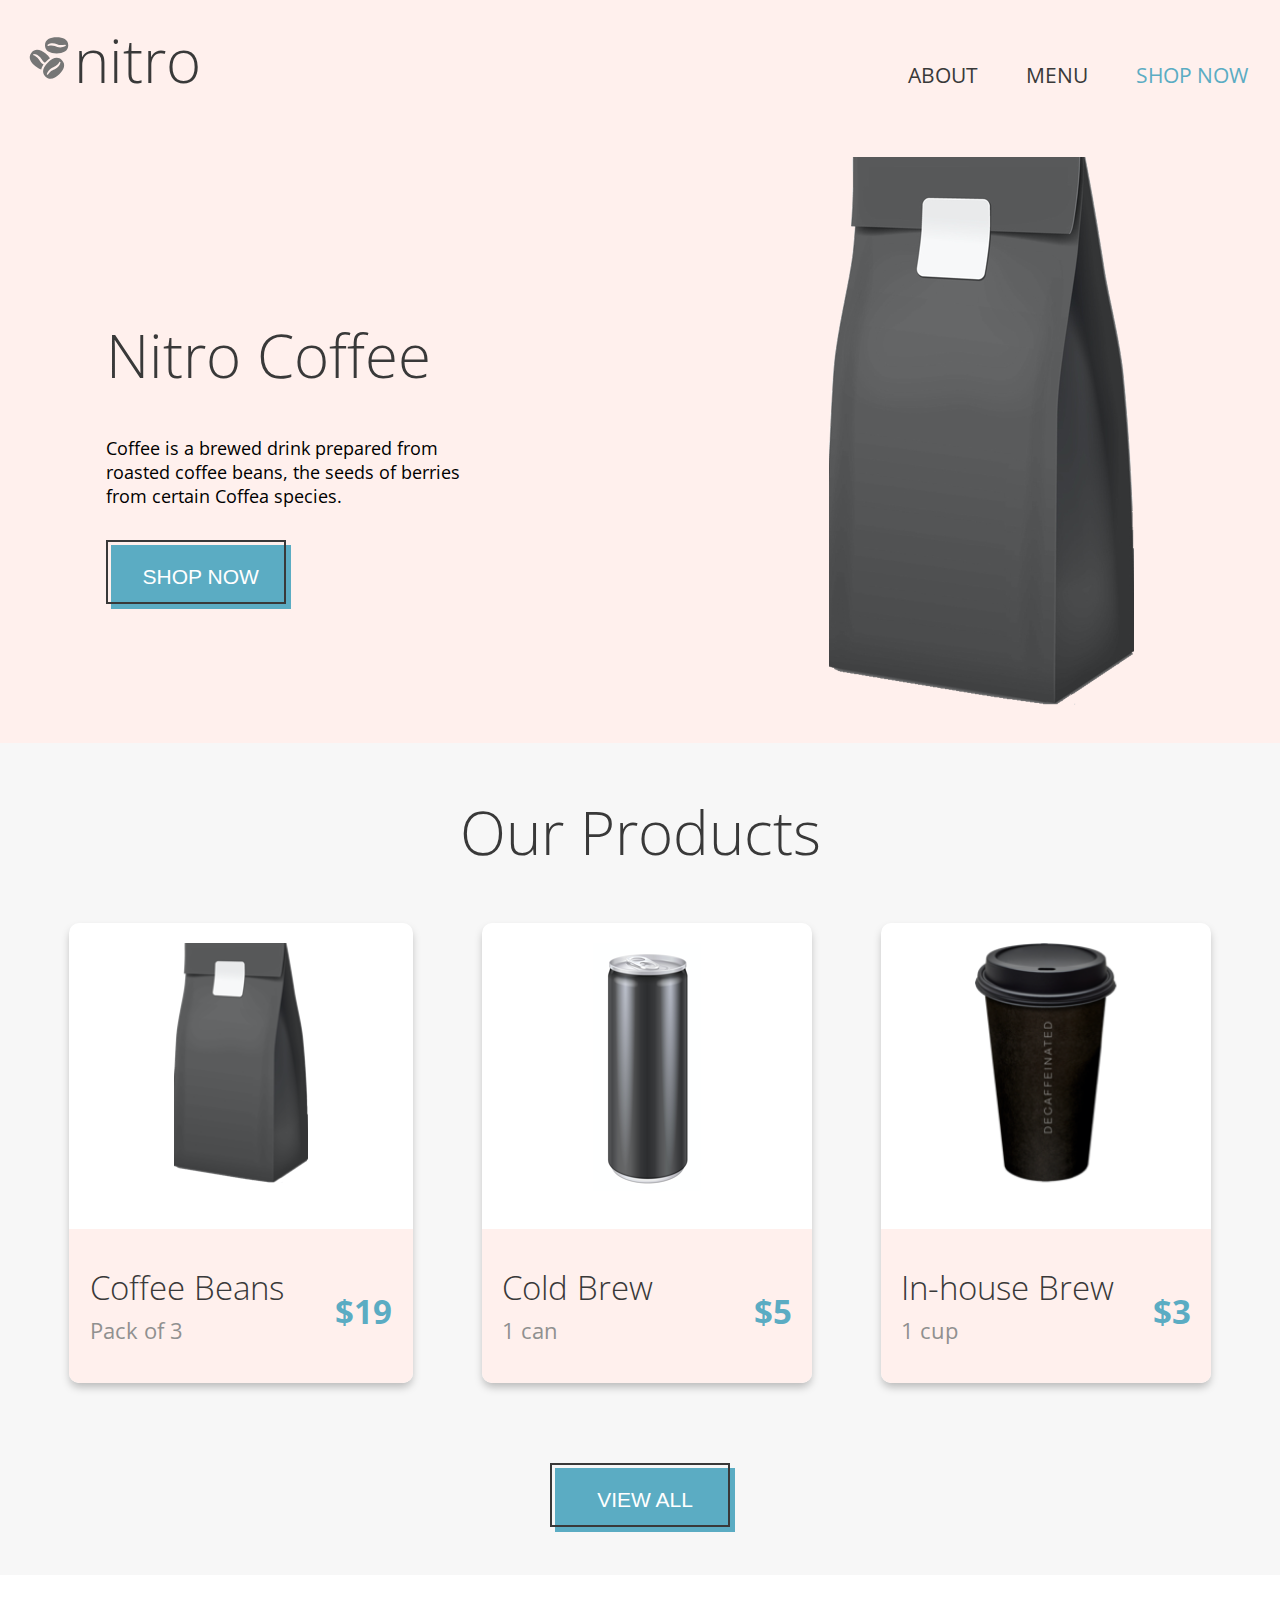
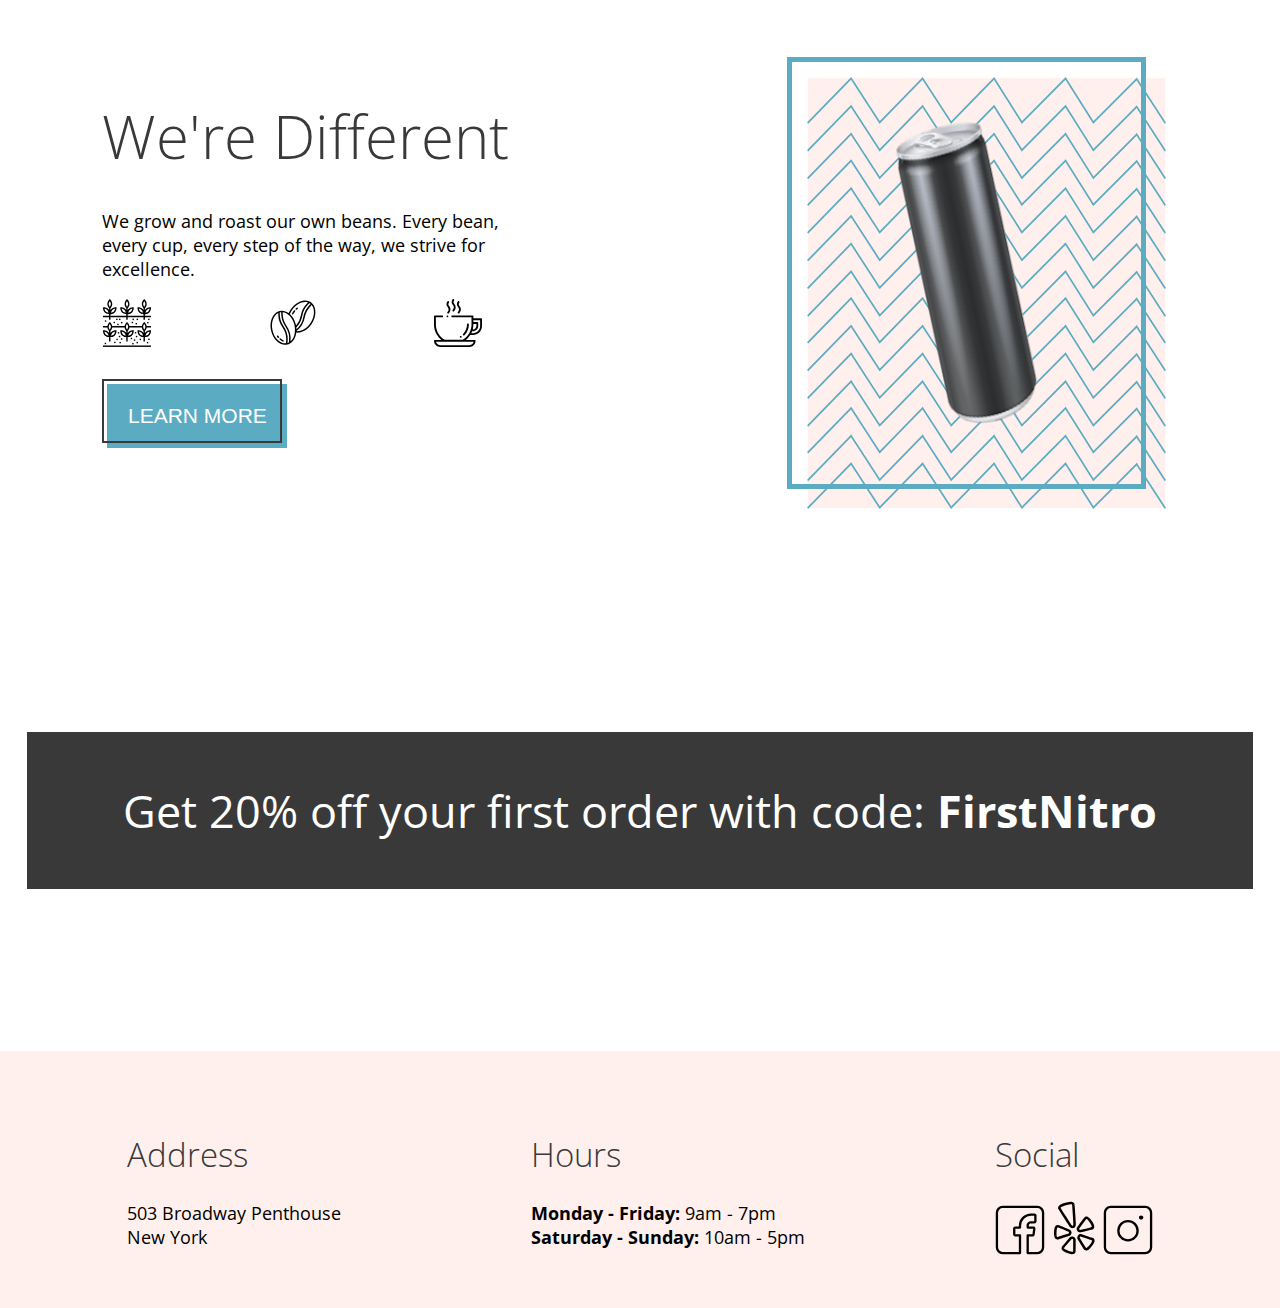
==== commit d694f67e: "w2d5" ====
--- a/index.html
+++ b/index.html
@@ -5,7 +5,7 @@
     <meta name="viewport" content="width=device-width, initial-scale=1.0">
     <link href="https://fonts.googleapis.com/css2?family=Open+Sans:ital,wght@0,300;0,400;0,600;0,700;1,400&display=swap" rel="stylesheet">
 	<link rel="stylesheet" href="/css/landing.css">
-	<link rel="stylesheet" href="/css/global.css">
+	<!-- <link rel="stylesheet" href="/css/global.css"> -->
     <title>Coffee Shop - Home</title>
 </head>
 <body>
--- a/css/landing.css
+++ b/css/landing.css
@@ -1,267 +1,299 @@
+html {
+  font-family: "Open Sans";
+}
+
+body {
+  margin: 0;
+}
+
+.icon {
+  max-width: 7.5rem;
+  min-width: 3.125rem;
+}
+
+.nav, .intro {
+  padding-left: 1.5rem;
+}
+
+nav, .nav__list {
+  display: flex;
+  list-style: none;
+  align-items: baseline;
+}
+
+.nav__list {
+  justify-content: flex-end;
+  width: 100%;
+}
+
+.nav__title a {
+  text-decoration: none;
+  font-size: 3.75rem;
+  font-weight: 300;
+  color: #393939;
+}
+
+.header__link a {
+  font-size: 1.3125rem;
+  font-weight: 400;
+  text-decoration: none;
+  color: #393939;
+  /* margin-right: 2rem; */
+  padding-right: 2rem;
+  padding-left: 1rem;
+}
+
+.header__link--blue a {
+  color: #5bacc3;
+}
+
 .intro {
-    display: flex;
-    justify-content: space-around;
-    align-items: center;
-}
-
-.nav, .intro{
-    background-color: #fff0ed;
-}
-
+  display: flex;
+  justify-content: space-around;
+  align-items: center;
+}
 .intro-card {
-    max-width: 23rem;
-    margin-top: 4rem;
-    position: relative;
-    right: 4rem;
-}
-
+  max-width: 23rem;
+  margin-top: 4rem;
+  position: relative;
+  right: 4rem;
+}
 .intro__img {
-    padding: 3% 0;
+  padding: 3% 0;
+}
+
+.nav, .intro {
+  background-color: #fff0ed;
 }
 
 .product {
-    background-color: #f7f7f7;
-}
-
+  background-color: #f7f7f7;
+}
 .product-cards {
-    /* using flex changes the width of the cards from 350 to 330 */
-    display: flex;
-    flex-wrap: wrap;
-    justify-content: space-evenly;
-
-}
-
+  /* using flex changes the width of the cards from 350 to 330 */
+  display: flex;
+  flex-wrap: wrap;
+  justify-content: space-evenly;
+}
 .product__title {
-    text-align: center;
-    padding-top: 3rem;
-    margin-top: 0;
-}
-
+  text-align: center;
+  padding-top: 3rem;
+  margin-top: 0;
+}
 .product__card {
-    display: flex;
-    flex-flow: column;
-    align-items: center;
-    justify-content: space-between;
-    background-color: white;
-    text-align: center;
-    min-width: 20.625rem;
-    max-width: 21.875rem;
-    min-height: 27.5rem;
-    max-height: 28.75rem;
-    padding-top: 1.25rem;
-    /* margin-left: 6rem; */
-    margin-bottom: 3rem;
-    border-radius: 10px;
-    box-shadow: 0 5px 9px -1px rgba(0, 0, 0, 0.25);
-}
-
+  display: flex;
+  flex-flow: column;
+  align-items: center;
+  justify-content: space-between;
+  background-color: white;
+  text-align: center;
+  min-width: 20.625rem;
+  max-width: 21.875rem;
+  min-height: 27.5rem;
+  max-height: 28.75rem;
+  padding-top: 1.25rem;
+  /* margin-left: 6rem; */
+  margin-bottom: 3rem;
+  border-radius: 10px;
+  box-shadow: 0 5px 9px -1px rgba(0, 0, 0, 0.25);
+}
 .product__img {
-    min-height: 15rem;
-    max-height: 34.375rem;
-}
-.subcard__subtitle, .price, .footer__title{
-    text-decoration: none;
-    font-size: 2.0625rem;
-    font-weight: 300;
-    color: #393939;
+  min-height: 15rem;
+  max-height: 34.375rem;
+}
+
+.subcard__subtitle, .price, .footer__title {
+  text-decoration: none;
+  font-size: 2.0625rem;
+  font-weight: 300;
+  color: #393939;
 }
 
 .intro__title, .product__title, .learn-more__title {
-    font-size: 3.75rem;
-    font-weight: 300;
-    color: #393939;
-}
-
-.intro__detail, .footer__detail, .learn-more__detail{
-    font-size: 1.125rem;
-    font-weight: 400;
-}
-
+  font-size: 3.75rem;
+  font-weight: 300;
+  color: #393939;
+}
+
+.intro__detail, .footer__detail, .learn-more__detail {
+  font-size: 1.125rem;
+  font-weight: 400;
+}
+
+.button {
+  background-color: transparent;
+  width: -webkit-max-content;
+  width: -moz-max-content;
+  width: max-content;
+  height: -webkit-max-content;
+  height: -moz-max-content;
+  height: max-content;
+  margin-top: 2rem;
+  margin-bottom: 3rem;
+  position: relative;
+}
 .button--flex {
-    display: flex;
-    justify-content: center;
-}
-
-.button {
-    background-color: transparent;
-    width: max-content;
-    height: max-content;
-    margin-top: 2rem;
-    margin-bottom: 3rem;
-    position: relative;
-}
-
+  display: flex;
+  justify-content: center;
+}
 .button__outer {
-    box-sizing: border-box;
-    border: 2px solid #393939;
-    width: 100%;
-    height: 100%;
-    position: absolute;
-    z-index: 10;
-}
-
+  box-sizing: border-box;
+  border: 2px solid #393939;
+  width: 100%;
+  height: 100%;
+  position: absolute;
+  z-index: 10;
+}
 .button__inner {
-    box-sizing: border-box;
-    background-color: #5bacc3;
-    border: none;
-    padding: 1.25rem;  
-    min-width: 11.25rem;
-    max-width: 80%;
-    position: relative;
-    top: 5px;
-    left: 5px;
-}
-
+  box-sizing: border-box;
+  background-color: #5bacc3;
+  border: none;
+  padding: 1.25rem;
+  min-width: 11.25rem;
+  max-width: 80%;
+  position: relative;
+  top: 5px;
+  left: 5px;
+}
 .button__inner a {
-    font-size: 1.3125rem;
-    font-weight: 400;
-    color: white;
-    text-decoration: none;
+  font-size: 1.3125rem;
+  font-weight: 400;
+  color: white;
+  text-decoration: none;
 }
 
 .subcard {
-    display: flex;
-    flex-wrap: wrap;
-    justify-content: space-between;
-    align-content: center;
-    background-color: #fff0ed;
-    margin-top: 2rem;
-    width: 100%;
-    height: 35%;
-    border-bottom-left-radius: 10px;
-    border-bottom-right-radius: 10px;
-
-}
-
+  display: flex;
+  flex-wrap: wrap;
+  justify-content: space-between;
+  align-content: center;
+  background-color: #fff0ed;
+  margin-top: 2rem;
+  width: 100%;
+  height: 35%;
+  border-bottom-left-radius: 10px;
+  border-bottom-right-radius: 10px;
+}
 .subcard__description {
-    font-size: 1.4rem;
-    font-weight: 400;
-    color: #909090;
-    margin: 0;
-    position: relative;
-    bottom: 20%;
-    left: 6%;
-}
-
+  font-size: 1.4rem;
+  font-weight: 400;
+  color: #909090;
+  margin: 0;
+  position: relative;
+  bottom: 20%;
+  left: 6%;
+}
 .subcard__subtitle {
-    margin: 0;
-    position: relative;
-    top: 20%;
-    left: 6%;
+  margin: 0;
+  position: relative;
+  top: 20%;
+  left: 6%;
 }
 
 .line-break {
-    width: 100%;
+  width: 100%;
 }
 
 .price {
-    color: #5bacc3;
-    font-weight: 700;
-    position: relative;
-    right: 6%;
-    top: 14%;
+  color: #5bacc3;
+  font-weight: 700;
+  position: relative;
+  right: 6%;
+  top: 14%;
 }
 
 .learn-more {
-    display: flex;
-    justify-content: space-around;
-    align-items: center;
-}
-
+  display: flex;
+  justify-content: space-around;
+  align-items: center;
+}
 .learn-more__card {
-    margin: 5rem 2rem 5rem 0rem;
-    max-width: 35%;
-}
-
+  margin: 5rem 2rem 5rem 0rem;
+  max-width: 35%;
+}
+.learn-more__card--img {
+  box-sizing: border-box;
+  min-width: 28%;
+  height: 27rem;
+  padding: 4rem 0;
+  position: relative;
+}
+.learn-more__card--outer {
+  box-sizing: border-box;
+  border: 5px solid #5bacc3;
+  width: 100%;
+  height: 100%;
+  position: absolute;
+  top: 0;
+  left: 0;
+  z-index: 10;
+}
+.learn-more__card--inner {
+  width: 100%;
+  height: 100%;
+  background-image: url(/assets/images/coldbrewbackground.png);
+  background-size: 100% 100%;
+  display: flex;
+  justify-content: center;
+  position: absolute;
+  top: 20px;
+  left: 20px;
+}
+.learn-more__card--inner img {
+  width: 40%;
+  height: 70%;
+  margin: auto;
+  position: relative;
+  top: -20px;
+  left: -20px;
+}
 .learn-more__title {
-    margin-bottom: 2rem;
-}
-
+  margin-bottom: 2rem;
+}
 .learn-more__detail {
-    max-width: 90%;
-}
-
+  max-width: 90%;
+}
 .learn-more__logo {
-    max-width: 85%;
-    max-height: 3rem;;
-    display: flex;
-    justify-content: space-between;
-}
-
+  max-width: 85%;
+  max-height: 3rem;
+  display: flex;
+  justify-content: space-between;
+}
 .learn-more__logo .icon {
-    max-width: 3rem;
-}
-
-.learn-more__card--img {
-    box-sizing: border-box;
-    min-width: 28%;
-    height: 27rem;
-    padding: 4rem 0;
-    position: relative;
-}
-
-.learn-more__card--outer {
-    box-sizing: border-box;
-    border: 5px solid #5bacc3;
-    width: 100%;
-    height: 100%;
-    position: absolute;
-    top: 0;
-    left: 0;
-    z-index: 10;
-}
-
-.learn-more__card--inner {
-    width: 100%;
-    height: 100%;
-    background-image: url(/assets/images/coldbrewbackground.png);
-    background-size: 100% 100%;
-    display: flex;
-    justify-content: center;
-    position: absolute;
-    top: 20px;
-    left: 20px;
-}
-
-.learn-more__card--inner img {
-    width: 40%;
-    height: 70%;
-    margin: auto;
-    position: relative;
-    top: -20px;
-    left: -20px;
+  max-width: 3rem;
 }
 
 .discount {
-    min-height: 30rem;
-    display: flex;
-    justify-content: center;
-    align-items: center;
-}
-
+  min-height: 30rem;
+  display: flex;
+  justify-content: center;
+  align-items: center;
+}
 .discount__banner {
-    font-size: 2.8125rem;
-    font-weight: 400;
-    background-color: #393939;
-    color: white;
-    min-width: min-content;
-    max-width: 90%;
-    text-align: center;
-    height: fit-content;
-    padding: 3rem 6rem;
+  font-size: 2.8125rem;
+  font-weight: 400;
+  background-color: #393939;
+  color: white;
+  min-width: -webkit-min-content;
+  min-width: -moz-min-content;
+  min-width: min-content;
+  max-width: 90%;
+  text-align: center;
+  height: -webkit-fit-content;
+  height: -moz-fit-content;
+  height: fit-content;
+  padding: 3rem 6rem;
 }
 
 .footer {
-    display: flex;
-    background-color: #fff0ed;
-    padding: 3rem 2rem;
-    justify-content: space-around;
-}
-
+  display: flex;
+  background-color: #fff0ed;
+  padding: 3rem 2rem;
+  justify-content: space-around;
+}
 .footer__title {
-    margin-bottom: 1.5rem;
-}
-
+  margin-bottom: 1.5rem;
+}
 .footer__detail {
-    margin: 0;
-}+  margin: 0;
+}/*# sourceMappingURL=landing.css.map */